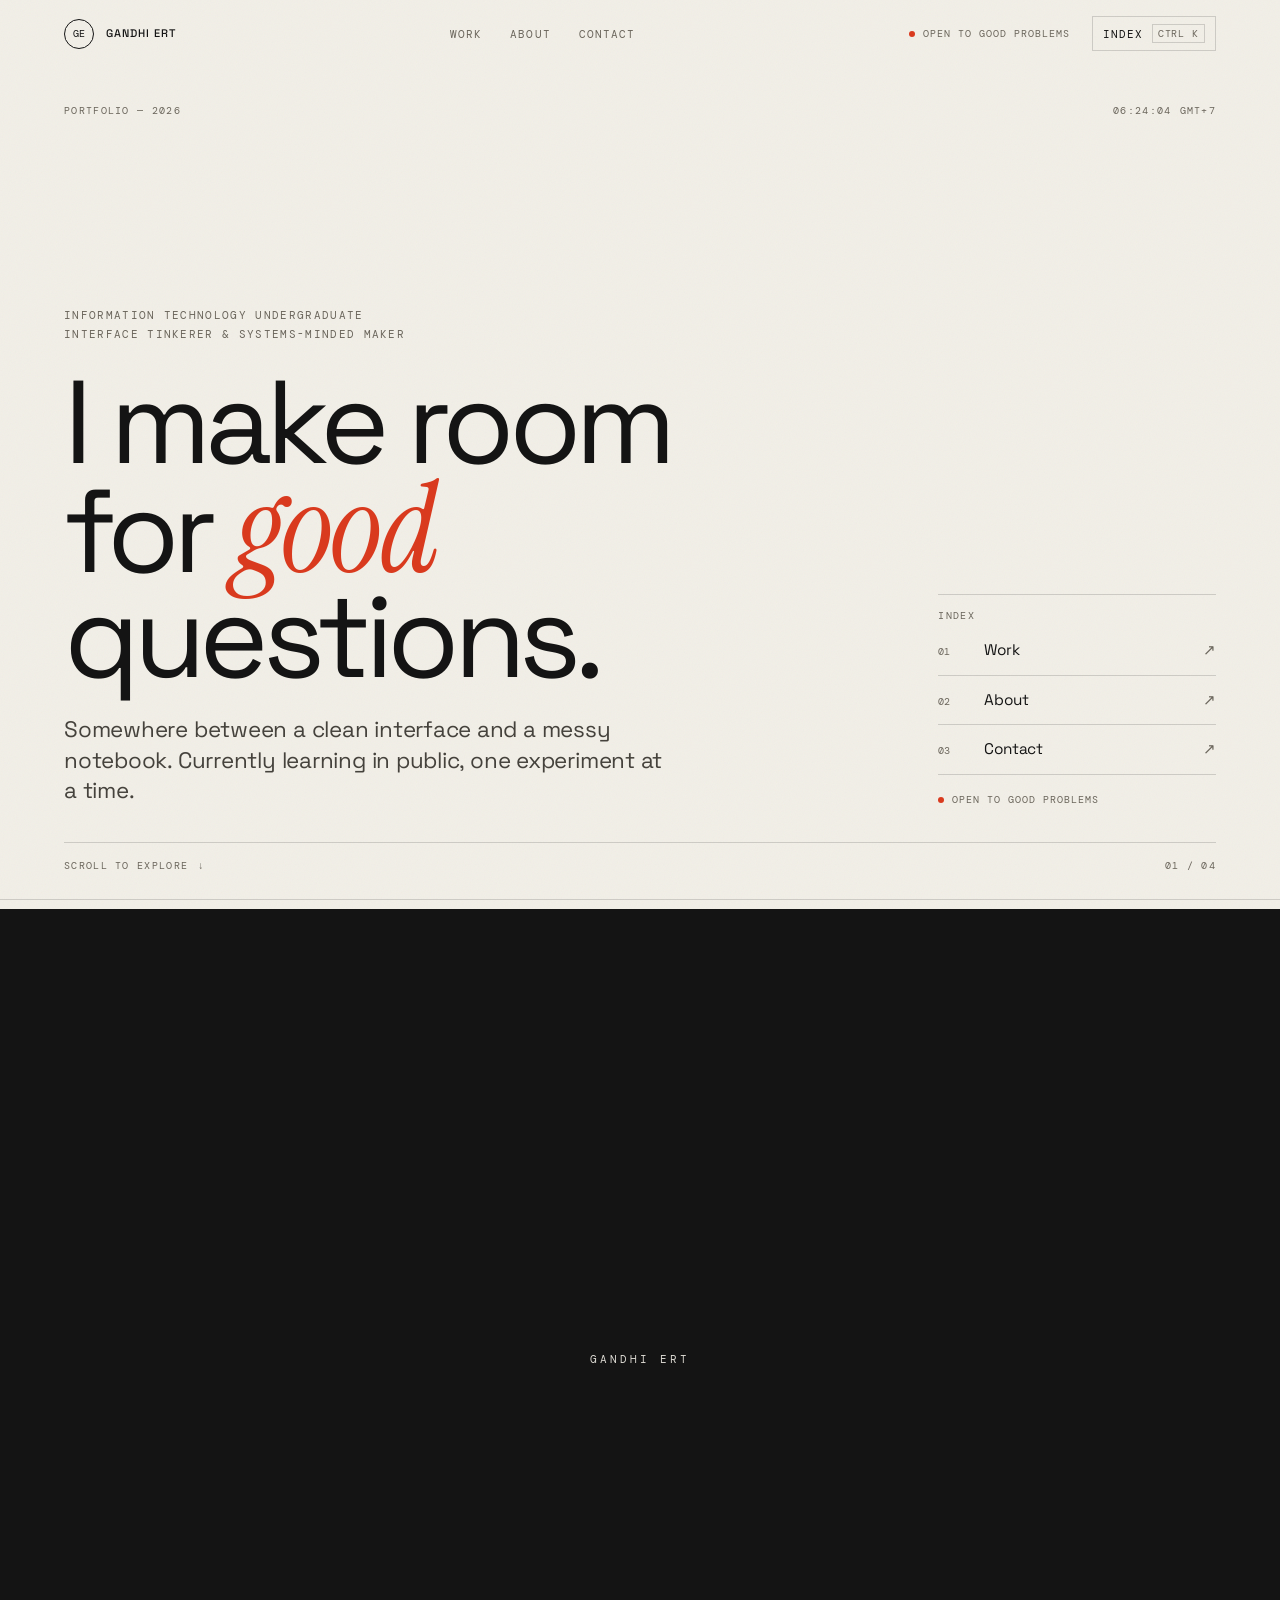
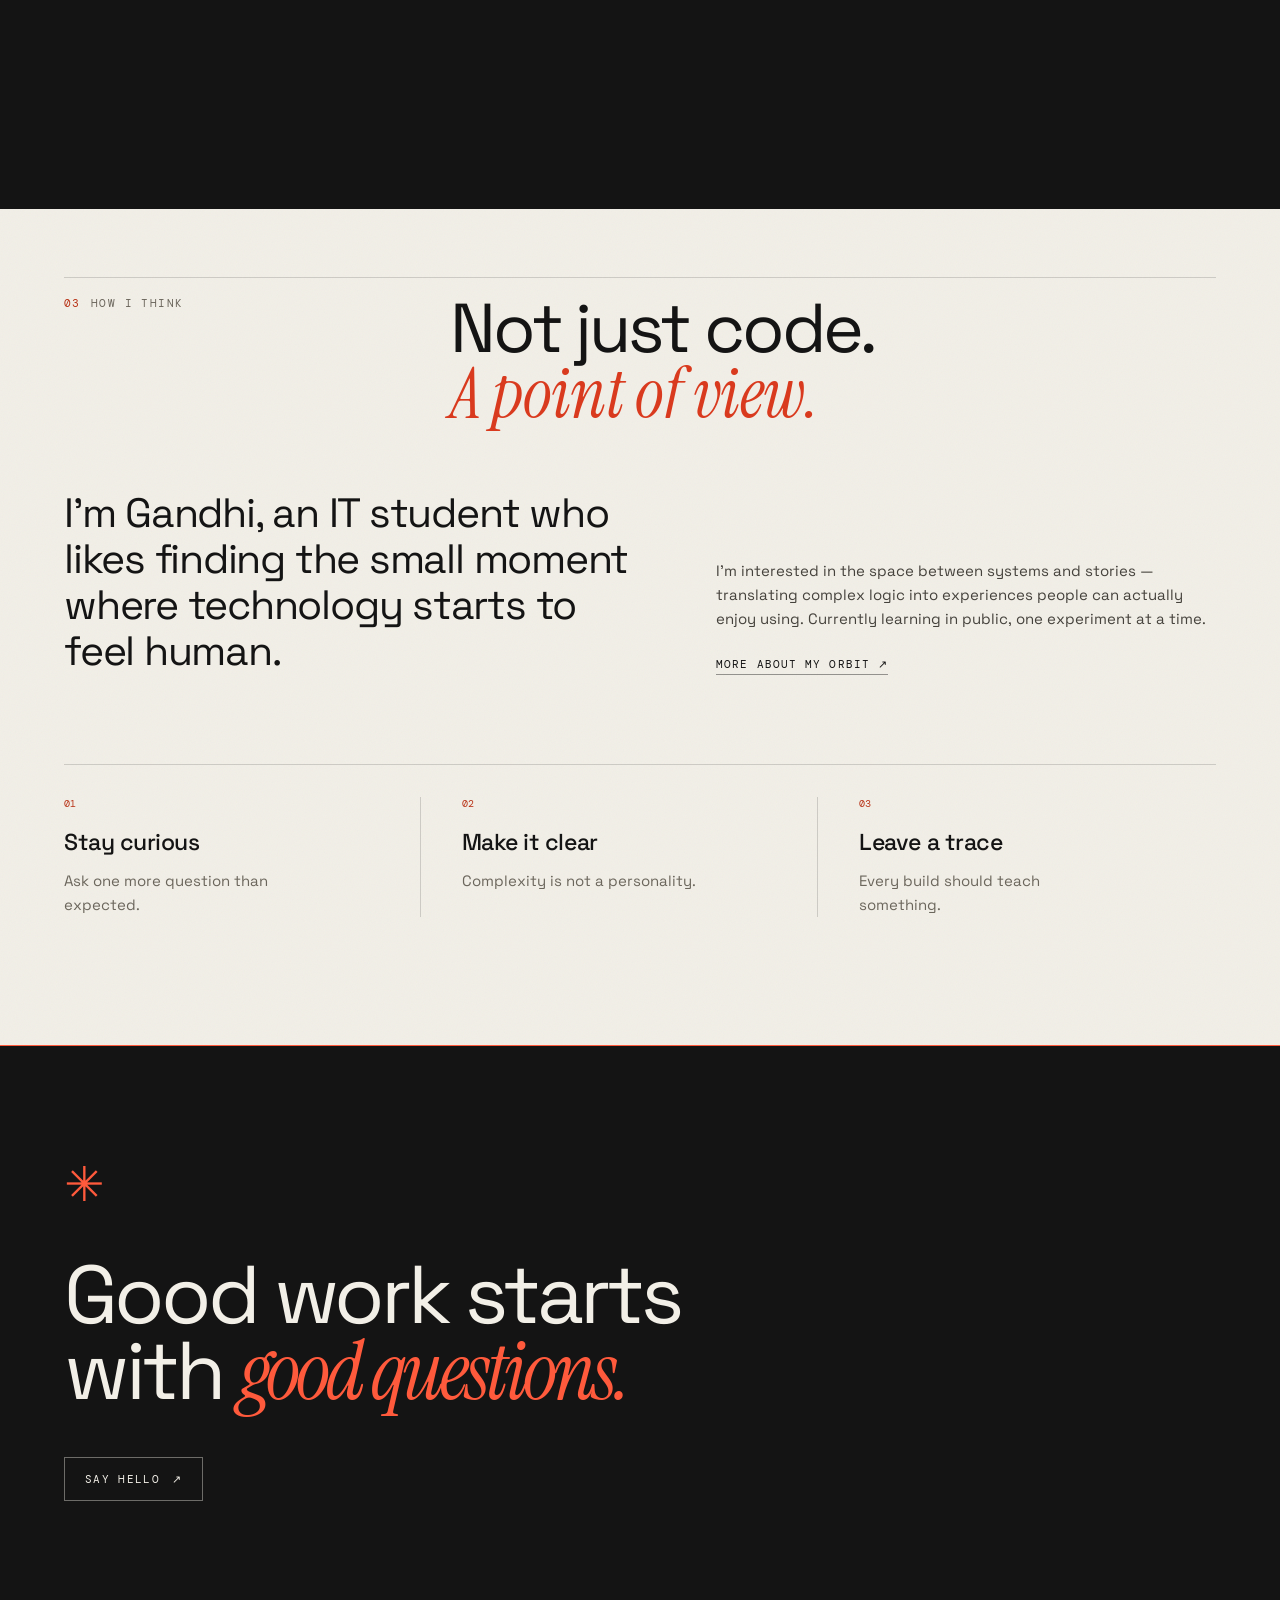
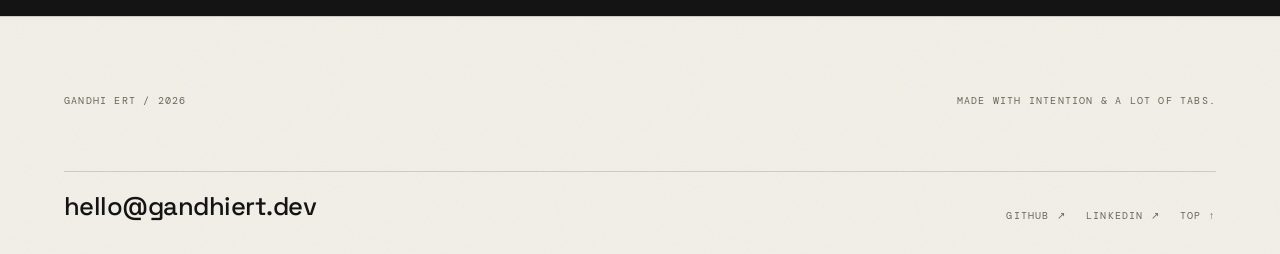
==== index.html @ 79922b6a "Build portfolio site: pages, design system, palette, SEO, 404" ====
<!doctype html>
<html lang="en">
<head>
  <meta charset="utf-8">
  <meta name="viewport" content="width=device-width, initial-scale=1">
  <meta name="theme-color" content="#f2efe7">
  <meta name="description" content="Gandhi Ert — Information Technology undergraduate, interface tinkerer, and systems-minded maker.">
  <link rel="canonical" href="https://gandhiert.dev/">
  <meta property="og:type" content="website">
  <meta property="og:site_name" content="Gandhi Ert">
  <meta property="og:title" content="Gandhi Ert — Information Technology undergraduate &amp; maker">
  <meta property="og:description" content="Gandhi Ert — Information Technology undergraduate, interface tinkerer, and systems-minded maker.">
  <meta property="og:url" content="https://gandhiert.dev/">
  <meta name="twitter:card" content="summary">
  <meta name="twitter:title" content="Gandhi Ert — Information Technology undergraduate &amp; maker">
  <meta name="twitter:description" content="Gandhi Ert — Information Technology undergraduate, interface tinkerer, and systems-minded maker.">
  <title>Gandhi Ert — Information Technology undergraduate &amp; maker</title>
  <link rel="icon" href="data:image/svg+xml,%3Csvg xmlns='http://www.w3.org/2000/svg' viewBox='0 0 32 32'%3E%3Crect width='32' height='32' fill='%23f2efe7'/%3E%3Ccircle cx='16' cy='16' r='7' fill='%23d93a1e'/%3E%3C/svg%3E">
  <link rel="preconnect" href="https://fonts.googleapis.com">
  <link rel="preconnect" href="https://fonts.gstatic.com" crossorigin>
  <link rel="stylesheet" href="https://fonts.googleapis.com/css2?family=DM+Mono:wght@400;500&family=Instrument+Serif:ital@0;1&family=Space+Grotesk:wght@400;500;600&display=swap">
  <link rel="stylesheet" href="styles.css">
  <script defer src="script.js"></script>
</head>
<body>
  <a class="skip" href="#main">Skip to content</a>

  <div class="veil" aria-hidden="true"><span class="veil-mark">Gandhi Ert</span></div>
  <div class="cursor-ring" aria-hidden="true"></div>

  <header class="site-head" data-head>
    <a class="mark" href="index.html" aria-label="Gandhi Ert — home">
      <span class="mark-glyph" aria-hidden="true">GE</span>
      <span class="mark-name">Gandhi Ert</span>
    </a>

    <nav class="head-nav" aria-label="Primary">
      <a href="work.html">Work</a>
      <a href="about.html">About</a>
      <a href="contact.html">Contact</a>
    </nav>

    <div class="head-tools">
      <span class="head-status"><i aria-hidden="true"></i>Open to good problems</span>
      <button class="index-btn" type="button" data-open-palette aria-haspopup="dialog" aria-controls="palette" aria-label="Open the site index">
        <span>Index</span><kbd data-kbd>Ctrl K</kbd>
      </button>
    </div>
  </header>

  <main id="main" tabindex="-1">
    <section class="hero">
      <div class="hero-meta">
        <span>Portfolio — 2026</span>
        <span class="hero-clock"><time data-clock>--:--:--</time><span>GMT+7</span></span>
      </div>

      <div class="hero-grid">
        <div class="hero-copy">
          <p class="eyebrow">Information technology undergraduate<br>Interface tinkerer &amp; systems-minded maker</p>
          <h1>I make room<br>for <em>good</em><br>questions.</h1>
          <p class="hero-lede">Somewhere between a clean interface and a messy notebook. Currently learning in public, one experiment at a time.</p>
        </div>

        <aside class="hero-index" aria-label="Site index">
          <p class="index-label">Index</p>
          <a class="index-row" href="work.html">
            <span class="index-num">01</span>
            <span class="index-name">Work</span>
            <span class="index-arrow" aria-hidden="true">↗</span>
          </a>
          <a class="index-row" href="about.html">
            <span class="index-num">02</span>
            <span class="index-name">About</span>
            <span class="index-arrow" aria-hidden="true">↗</span>
          </a>
          <a class="index-row" href="contact.html">
            <span class="index-num">03</span>
            <span class="index-name">Contact</span>
            <span class="index-arrow" aria-hidden="true">↗</span>
          </a>
          <p class="hero-note"><i aria-hidden="true"></i>Open to good problems</p>
        </aside>
      </div>

      <div class="hero-foot">
        <a class="scroll-cue" href="#work">Scroll to explore <span aria-hidden="true">↓</span></a>
        <span class="hero-count">01 / 04</span>
      </div>
    </section>

    <section class="section work" id="work">
      <div class="section-head" data-reveal>
        <p class="section-label"><span>02</span>Selected experiments</p>
        <h2>Things I've made<br>while <em>figuring things out.</em></h2>
      </div>

      <div class="work-list" data-work-list data-reveal>
        <a class="work-row" href="project-lumen.html" data-preview="lumen" aria-label="Lumen — Product design, 2025">
          <span class="work-num">01</span>
          <span class="work-main">
            <span class="work-title">Lumen</span>
            <span class="work-desc">A calmer way to understand your screen time.</span>
          </span>
          <span class="work-tag">Product design</span>
          <span class="work-year">2025</span>
          <span class="work-arrow" aria-hidden="true">↗</span>
        </a>

        <a class="work-row" href="project-kite.html" data-preview="kite" aria-label="Kite weather — Web experiment, 2024">
          <span class="work-num">02</span>
          <span class="work-main">
            <span class="work-title">Kite weather</span>
            <span class="work-desc">Weather data, with a little more feeling.</span>
          </span>
          <span class="work-tag">Web experiment</span>
          <span class="work-year">2024</span>
          <span class="work-arrow" aria-hidden="true">↗</span>
        </a>

        <a class="work-row" href="project-archive.html" data-preview="archive" aria-label="Small archives — Data story, 2024">
          <span class="work-num">03</span>
          <span class="work-main">
            <span class="work-title">Small archives</span>
            <span class="work-desc">An index for the things worth remembering.</span>
          </span>
          <span class="work-tag">Data story</span>
          <span class="work-year">2024</span>
          <span class="work-arrow" aria-hidden="true">↗</span>
        </a>
      </div>

      <div class="work-foot" data-reveal>
        <span>03 experiments / 2024—2025</span>
        <a class="text-link" href="work.html">Full field notes <span aria-hidden="true">↗</span></a>
      </div>
    </section>

    <section class="section thinking" id="process">
      <div class="section-head" data-reveal>
        <p class="section-label"><span>03</span>How I think</p>
        <h2>Not just code.<br><em>A point of view.</em></h2>
      </div>

      <div class="thinking-grid" data-reveal>
        <p class="thinking-lede">I'm Gandhi, an IT student who likes finding the small moment where technology starts to feel human.</p>
        <div class="thinking-copy">
          <p>I'm interested in the space between systems and stories — translating complex logic into experiences people can actually enjoy using. Currently learning in public, one experiment at a time.</p>
          <a class="text-link" href="about.html">More about my orbit <span aria-hidden="true">↗</span></a>
        </div>
      </div>

      <div class="principles" data-reveal>
        <article>
          <span class="principle-num">01</span>
          <h3>Stay curious</h3>
          <p>Ask one more question than expected.</p>
        </article>
        <article>
          <span class="principle-num">02</span>
          <h3>Make it clear</h3>
          <p>Complexity is not a personality.</p>
        </article>
        <article>
          <span class="principle-num">03</span>
          <h3>Leave a trace</h3>
          <p>Every build should teach something.</p>
        </article>
      </div>
    </section>

    <section class="statement" data-reveal>
      <span class="statement-mark" aria-hidden="true">✳</span>
      <p>Good work starts<br>with <em>good questions.</em></p>
      <a class="btn" href="contact.html">Say hello <span aria-hidden="true">↗</span></a>
    </section>
  </main>

  <footer class="site-foot">
    <div class="foot-top">
      <span>Gandhi Ert / 2026</span>
      <span>Made with intention &amp; a lot of tabs.</span>
    </div>
    <div class="foot-bottom">
      <a class="foot-mail" href="mailto:hello@gandhiert.dev">hello@gandhiert.dev</a>
      <div class="foot-links">
        <a href="https://github.com/" target="_blank" rel="noreferrer">GitHub ↗</a>
        <a href="https://www.linkedin.com/" target="_blank" rel="noreferrer">LinkedIn ↗</a>
        <a href="#main">Top ↑</a>
      </div>
    </div>
  </footer>

  <div class="cursor-preview" aria-hidden="true">
    <figure class="preview-card preview-lumen" data-preview-card="lumen">
      <span class="pv-visual"><span class="pv-sun"></span></span>
      <figcaption><span>01 / Lumen</span><span>Product design</span></figcaption>
    </figure>
    <figure class="preview-card preview-kite" data-preview-card="kite">
      <span class="pv-visual"><span class="pv-diamond"></span><span class="pv-temp">24.8°</span></span>
      <figcaption><span>02 / Kite weather</span><span>Web experiment</span></figcaption>
    </figure>
    <figure class="preview-card preview-archive" data-preview-card="archive">
      <span class="pv-visual"><span class="pv-count">127</span><span class="pv-lines"></span></span>
      <figcaption><span>03 / Small archives</span><span>Data story</span></figcaption>
    </figure>
  </div>

  <dialog class="palette" id="palette" aria-label="Site index">
    <div class="palette-inner">
      <div class="palette-head">
        <span class="palette-label">Index</span>
        <input class="palette-input" type="search" placeholder="Jump to a page or experiment…" aria-label="Search pages and projects" autocomplete="off" spellcheck="false">
        <kbd>Esc</kbd>
      </div>
      <ul class="palette-list" aria-label="Results"></ul>
      <div class="palette-foot">
        <span>↑↓ navigate</span>
        <span>↵ open</span>
        <span>esc close</span>
      </div>
    </div>
  </dialog>
</body>
</html>
---- styles.css ----
/* =========================================================
   TOKENS
   ========================================================= */
:root {
  --paper: #f2efe7;
  --paper-2: #e8e3d7;
  --ink: #141414;
  --ink-soft: #45423c;
  --muted: #6b665c;
  --line: rgba(20, 20, 20, 0.16);
  --line-strong: rgba(20, 20, 20, 0.42);
  --accent: #d93a1e;
  --accent-ink: #b83317;
  --accent-bright: #ff5a3c;

  --serif: 'Instrument Serif', Georgia, serif;
  --sans: 'Space Grotesk', system-ui, -apple-system, sans-serif;
  --mono: 'DM Mono', ui-monospace, 'SFMono-Regular', monospace;

  --fs-micro: clamp(10px, 0.72vw, 12px);
  --fs-label: clamp(11px, 0.8vw, 13px);
  --fs-body: clamp(15px, 1.05vw, 17px);
  --fs-lede: clamp(20px, 1.75vw, 28px);
  --fs-h3: clamp(20px, 1.8vw, 28px);
  --fs-h2: clamp(38px, 5.4vw, 82px);
  --fs-h1: clamp(46px, 7.4vw, 112px);
  --fs-hero: clamp(54px, min(9.2vw, 13.5svh), 148px);

  --pad-x: clamp(20px, 5vw, 76px);
  --gap: clamp(20px, 3.2vw, 52px);
  --head-h: 68px;
  --sec-y: clamp(72px, 10vw, 140px);

  --ease-out: cubic-bezier(0.2, 0.8, 0.2, 1);
  --ease-sheet: cubic-bezier(0.76, 0, 0.24, 1);
}

/* =========================================================
   BASE
   ========================================================= */
*,
*::before,
*::after { box-sizing: border-box; }

html {
  scroll-behavior: smooth;
  scroll-padding-top: calc(var(--head-h) + 20px);
  -webkit-text-size-adjust: 100%;
}

body {
  margin: 0;
  background-color: var(--paper);
  background-image: url("data:image/svg+xml,%3Csvg viewBox='0 0 180 180' xmlns='http://www.w3.org/2000/svg'%3E%3Cfilter id='n'%3E%3CfeTurbulence type='fractalNoise' baseFrequency='.85' numOctaves='2' stitchTiles='stitch'/%3E%3C/filter%3E%3Crect width='100%25' height='100%25' filter='url(%23n)' opacity='.055'/%3E%3C/svg%3E");
  background-size: 180px 180px;
  color: var(--ink);
  font-family: var(--sans);
  font-size: var(--fs-body);
  line-height: 1.6;
  overflow-x: hidden;
  -webkit-font-smoothing: antialiased;
  text-rendering: optimizeLegibility;
}

html.palette-open,
body.palette-open { overflow: hidden; }

::selection {
  background: var(--accent);
  color: var(--paper);
}

a {
  color: inherit;
  text-decoration: none;
}

button {
  font: inherit;
  color: inherit;
}

img { max-width: 100%; display: block; }

:focus-visible {
  outline: 2px solid var(--accent);
  outline-offset: 3px;
}

.skip {
  position: fixed;
  top: 14px;
  left: 14px;
  z-index: 200;
  padding: 10px 14px;
  background: var(--ink);
  color: var(--paper);
  font: var(--fs-label) var(--mono);
  text-transform: uppercase;
  letter-spacing: 0.12em;
  transform: translateY(-160%);
  transition: transform 0.2s var(--ease-out);
}

.skip:focus { transform: translateY(0); }

/* =========================================================
   VEIL + CURSOR RING
   ========================================================= */
.veil {
  position: fixed;
  inset: 0;
  z-index: 120;
  display: grid;
  place-items: center;
  background: var(--ink);
  color: var(--paper);
  transform: translateY(101%);
  transition: transform 0.52s var(--ease-sheet);
  pointer-events: none;
}

.veil-mark {
  font: var(--fs-label) var(--mono);
  text-transform: uppercase;
  letter-spacing: 0.28em;
  opacity: 0.9;
}

html.is-leaving .veil {
  transform: translateY(0);
  pointer-events: auto;
}

.cursor-ring {
  position: fixed;
  top: 0;
  left: 0;
  width: 30px;
  height: 30px;
  border: 1px solid rgba(20, 20, 20, 0.34);
  border-radius: 50%;
  pointer-events: none;
  z-index: 80;
  opacity: 0;
  transform: translate3d(var(--cx, 0), var(--cy, 0), 0) translate(-50%, -50%);
  transition: width 0.25s var(--ease-out), height 0.25s var(--ease-out),
    border-color 0.25s ease, background 0.25s ease, opacity 0.3s ease;
  will-change: transform;
}

.cursor-ring.is-ready { opacity: 1; }

.cursor-ring.is-active {
  width: 54px;
  height: 54px;
  border-color: var(--accent);
  background: rgba(217, 58, 30, 0.06);
}

@media (pointer: coarse), (prefers-reduced-motion: reduce) {
  .cursor-ring { display: none; }
}

/* =========================================================
   HEADER
   ========================================================= */
.site-head {
  position: fixed;
  inset: 0 0 auto;
  z-index: 50;
  height: var(--head-h);
  display: flex;
  align-items: center;
  justify-content: space-between;
  gap: 24px;
  padding: 0 var(--pad-x);
  border-bottom: 1px solid transparent;
  transition: background 0.3s ease, border-color 0.3s ease;
}

.site-head.is-scrolled {
  background: rgba(242, 239, 231, 0.9);
  background: color-mix(in srgb, var(--paper) 92%, transparent);
  border-color: var(--line);
  -webkit-backdrop-filter: blur(10px);
  backdrop-filter: blur(10px);
}

.mark {
  display: inline-flex;
  align-items: center;
  gap: 12px;
  font: 500 var(--fs-label) / 1 var(--sans);
  text-transform: uppercase;
  letter-spacing: 0.09em;
  white-space: nowrap;
}

.mark-glyph {
  width: 30px;
  height: 30px;
  border: 1px solid var(--ink);
  border-radius: 50%;
  display: grid;
  place-items: center;
  font: var(--fs-micro) var(--mono);
  letter-spacing: 0.02em;
  transition: background 0.2s ease, color 0.2s ease;
}

.mark:hover .mark-glyph {
  background: var(--ink);
  color: var(--paper);
}

.head-nav {
  display: flex;
  gap: clamp(16px, 2.2vw, 32px);
  font: var(--fs-label) var(--mono);
  text-transform: uppercase;
  letter-spacing: 0.1em;
}

.head-nav a {
  position: relative;
  color: var(--muted);
  transition: color 0.2s ease;
}

.head-nav a::after {
  content: '';
  position: absolute;
  left: 0;
  bottom: -4px;
  width: 100%;
  height: 1px;
  background: var(--accent);
  transform: scaleX(0);
  transform-origin: left;
  transition: transform 0.28s var(--ease-out);
}

.head-nav a:hover,
.head-nav a[aria-current='page'] { color: var(--ink); }

.head-nav a:hover::after,
.head-nav a[aria-current='page']::after { transform: scaleX(1); }

.head-tools {
  display: flex;
  align-items: center;
  gap: clamp(12px, 1.8vw, 22px);
}

.head-status {
  display: flex;
  align-items: center;
  gap: 8px;
  font: var(--fs-micro) var(--mono);
  text-transform: uppercase;
  letter-spacing: 0.1em;
  color: var(--muted);
  white-space: nowrap;
}

.head-status i,
.hero-note i {
  width: 6px;
  height: 6px;
  border-radius: 50%;
  background: var(--accent);
  animation: pulse 2.4s ease-in-out infinite;
}

.index-btn {
  display: inline-flex;
  align-items: center;
  gap: 9px;
  padding: 7px 10px;
  border: 1px solid var(--line);
  background: transparent;
  font: var(--fs-label) var(--mono);
  text-transform: uppercase;
  letter-spacing: 0.08em;
  cursor: pointer;
  transition: background 0.2s ease, color 0.2s ease, border-color 0.2s ease;
}

.index-btn kbd {
  padding: 2px 5px;
  border: 1px solid var(--line);
  font: var(--fs-micro) var(--mono);
  color: var(--muted);
  transition: border-color 0.2s ease, color 0.2s ease;
}

.index-btn:hover {
  background: var(--ink);
  border-color: var(--ink);
  color: var(--paper);
}

.index-btn:hover kbd {
  border-color: rgba(242, 239, 231, 0.35);
  color: var(--paper);
}

/* =========================================================
   MAIN / HERO
   ========================================================= */
main { padding-top: var(--head-h); }

.hero {
  min-height: calc(100vh - var(--head-h));
  min-height: calc(100svh - var(--head-h));
  padding: clamp(20px, 4svh, 44px) var(--pad-x) clamp(18px, 3svh, 34px);
  display: flex;
  flex-direction: column;
  border-bottom: 1px solid var(--line);
  position: relative;
}

.hero-meta {
  display: flex;
  justify-content: space-between;
  gap: 20px;
  font: var(--fs-micro) var(--mono);
  text-transform: uppercase;
  letter-spacing: 0.13em;
  color: var(--muted);
}

.hero-clock {
  display: inline-flex;
  align-items: center;
  gap: 8px;
  font-variant-numeric: tabular-nums;
}

.hero-grid {
  flex: 1;
  display: grid;
  grid-template-columns: minmax(0, 1.5fr) minmax(220px, 0.5fr);
  gap: var(--gap);
  align-items: end;
  padding: clamp(28px, 6svh, 64px) 0 clamp(20px, 4svh, 44px);
}

.hero-copy { max-width: 1040px; }

.eyebrow {
  margin: 0 0 clamp(16px, 2.4vw, 28px);
  font: var(--fs-label) var(--mono);
  text-transform: uppercase;
  letter-spacing: 0.12em;
  line-height: 1.7;
  color: var(--muted);
}

.hero h1 {
  margin: 0;
  font-size: var(--fs-hero);
  font-weight: 400;
  line-height: 0.88;
  letter-spacing: -0.055em;
}

.hero h1 em {
  font-family: var(--serif);
  font-style: italic;
  font-size: 1.06em;
  font-weight: 400;
  letter-spacing: -0.02em;
  color: var(--accent);
}

.hero-lede {
  max-width: 44ch;
  margin: clamp(20px, 3svh, 36px) 0 0;
  font-size: var(--fs-lede);
  line-height: 1.35;
  letter-spacing: -0.01em;
  color: var(--ink-soft);
}

.hero-index {
  min-width: 0;
  border-top: 1px solid var(--line);
  padding-top: 14px;
}

.index-label {
  margin: 0 0 4px;
  font: var(--fs-micro) var(--mono);
  text-transform: uppercase;
  letter-spacing: 0.14em;
  color: var(--muted);
}

.index-row {
  display: grid;
  grid-template-columns: 34px 1fr auto;
  align-items: baseline;
  gap: 12px;
  padding: 12px 0;
  border-bottom: 1px solid var(--line);
  font-size: clamp(15px, 1.2vw, 18px);
  letter-spacing: -0.01em;
  transition: padding-left 0.28s var(--ease-out);
}

.index-num {
  font: var(--fs-micro) var(--mono);
  color: var(--muted);
}

.index-arrow {
  font-family: var(--mono);
  color: var(--muted);
  transition: transform 0.28s var(--ease-out), color 0.2s ease;
}

.index-row:hover { padding-left: 6px; }

.index-row:hover .index-arrow {
  transform: translate(2px, -2px);
  color: var(--accent-ink);
}

.hero-note {
  display: flex;
  align-items: center;
  gap: 8px;
  margin: 18px 0 0;
  font: var(--fs-micro) var(--mono);
  text-transform: uppercase;
  letter-spacing: 0.1em;
  color: var(--muted);
}

.hero-foot {
  display: flex;
  justify-content: space-between;
  align-items: center;
  gap: 20px;
  padding-top: 16px;
  border-top: 1px solid var(--line);
  font: var(--fs-micro) var(--mono);
  text-transform: uppercase;
  letter-spacing: 0.13em;
  color: var(--muted);
}

.scroll-cue {
  display: inline-flex;
  align-items: center;
  gap: 10px;
}

.scroll-cue span {
  display: inline-block;
  animation: bob 2.4s ease-in-out infinite;
}

.hero-count { white-space: nowrap; }

/* =========================================================
   SECTIONS
   ========================================================= */
.section {
  padding: var(--sec-y) var(--pad-x);
}

.section-head {
  display: grid;
  grid-template-columns: minmax(0, 0.9fr) minmax(0, 2fr);
  gap: var(--gap);
  border-top: 1px solid var(--line);
  padding-top: 18px;
  margin-bottom: clamp(36px, 5vw, 72px);
}

.section-label {
  margin: 0;
  font: var(--fs-label) var(--mono);
  text-transform: uppercase;
  letter-spacing: 0.13em;
  color: var(--muted);
}

.section-label span {
  margin-right: 10px;
  color: var(--accent-ink);
}

.section-head h2 {
  margin: 0;
  font-size: var(--fs-h2);
  font-weight: 400;
  line-height: 0.94;
  letter-spacing: -0.045em;
}

.section-head h2 em {
  font-family: var(--serif);
  font-style: italic;
  font-weight: 400;
  letter-spacing: -0.01em;
  color: var(--accent);
}

/* =========================================================
   WORK INDEX
   ========================================================= */
.work-list { border-bottom: 1px solid var(--line); }

.work-row {
  display: grid;
  grid-template-columns: 44px minmax(0, 1fr) auto auto 34px;
  gap: clamp(12px, 2vw, 28px);
  align-items: center;
  padding: clamp(18px, 2.4vw, 30px) 0;
  border-top: 1px solid var(--line);
  transition: background 0.25s ease, color 0.25s ease, padding 0.3s var(--ease-out);
}

.work-num {
  align-self: start;
  padding-top: 6px;
  font: var(--fs-micro) var(--mono);
  color: var(--accent-ink);
}

.work-main { min-width: 0; }

.work-title {
  display: block;
  font-size: var(--fs-h3);
  font-weight: 500;
  line-height: 1.1;
  letter-spacing: -0.03em;
}

.work-desc {
  display: block;
  max-width: 52ch;
  margin-top: 6px;
  font-size: var(--fs-body);
  line-height: 1.45;
  color: var(--muted);
  transition: color 0.25s ease;
}

.work-tag,
.work-year {
  font: var(--fs-micro) var(--mono);
  text-transform: uppercase;
  letter-spacing: 0.1em;
  color: var(--muted);
  white-space: nowrap;
  transition: color 0.25s ease;
}

.work-arrow {
  justify-self: end;
  font-family: var(--mono);
  font-size: 18px;
  color: var(--muted);
  transition: transform 0.28s var(--ease-out), color 0.2s ease;
}

@media (hover: hover) {
  .work-row:hover {
    background: var(--ink);
    color: var(--paper);
    padding-left: clamp(12px, 2vw, 22px);
    padding-right: clamp(12px, 2vw, 22px);
  }

  .work-row:hover .work-desc,
  .work-row:hover .work-tag,
  .work-row:hover .work-year { color: rgba(242, 239, 231, 0.66); }

  .work-row:hover .work-num { color: var(--accent-bright); }

  .work-row:hover .work-arrow {
    color: var(--accent-bright);
    transform: translate(3px, -3px);
  }
}

.work-foot {
  display: flex;
  justify-content: space-between;
  align-items: center;
  gap: 20px;
  padding-top: 18px;
  font: var(--fs-micro) var(--mono);
  text-transform: uppercase;
  letter-spacing: 0.12em;
  color: var(--muted);
}

.text-link {
  display: inline-flex;
  align-items: center;
  gap: 8px;
  padding-bottom: 3px;
  border-bottom: 1px solid var(--line-strong);
  font: var(--fs-label) var(--mono);
  text-transform: uppercase;
  letter-spacing: 0.1em;
  transition: border-color 0.2s ease, color 0.2s ease;
}

.text-link span { transition: transform 0.28s var(--ease-out); }

.text-link:hover {
  border-color: var(--accent-ink);
  color: var(--accent-ink);
}

.text-link:hover span { transform: translate(2px, -2px); }

/* =========================================================
   THINKING
   ========================================================= */
.thinking-grid {
  display: grid;
  grid-template-columns: minmax(0, 1.1fr) minmax(0, 0.9fr);
  gap: var(--gap);
  margin-bottom: clamp(48px, 7vw, 96px);
}

.thinking-lede {
  max-width: 22ch;
  margin: 0;
  font-size: clamp(26px, 3.2vw, 48px);
  line-height: 1.12;
  letter-spacing: -0.03em;
}

.thinking-copy {
  max-width: 52ch;
  align-self: end;
}

.thinking-copy p {
  margin: 0 0 20px;
  color: var(--ink-soft);
}

.principles {
  display: grid;
  grid-template-columns: repeat(3, 1fr);
  gap: var(--gap);
  border-top: 1px solid var(--line);
  padding-top: clamp(20px, 3vw, 32px);
}

.principles article {
  border-right: 1px solid var(--line);
  padding-right: var(--gap);
}

.principles article:last-child {
  border-right: 0;
  padding-right: 0;
}

.principle-num {
  display: block;
  margin-bottom: 14px;
  font: var(--fs-micro) var(--mono);
  color: var(--accent-ink);
}

.principles h3 {
  margin: 0 0 8px;
  font-size: var(--fs-h3);
  font-weight: 500;
  letter-spacing: -0.02em;
}

.principles p {
  max-width: 26ch;
  margin: 0;
  color: var(--muted);
  font-size: var(--fs-body);
}

/* =========================================================
   STATEMENT
   ========================================================= */
.statement {
  display: flex;
  flex-direction: column;
  align-items: flex-start;
  gap: clamp(28px, 4vw, 48px);
  padding: clamp(64px, 9vw, 120px) var(--pad-x);
  background: var(--ink);
  color: var(--paper);
  border-top: 1px solid var(--accent-bright);
  position: relative;
  overflow: hidden;
}

.statement-mark {
  font-size: clamp(28px, 4vw, 48px);
  line-height: 1;
  color: var(--accent-bright);
}

.statement p {
  margin: 0;
  font-size: clamp(34px, 6.4vw, 100px);
  font-weight: 400;
  line-height: 0.92;
  letter-spacing: -0.05em;
}

.statement p em {
  font-family: var(--serif);
  font-style: italic;
  color: var(--accent-bright);
}

.btn {
  display: inline-flex;
  align-items: center;
  gap: 12px;
  padding: 14px 20px;
  border: 1px solid rgba(242, 239, 231, 0.4);
  font: var(--fs-label) var(--mono);
  text-transform: uppercase;
  letter-spacing: 0.12em;
  white-space: nowrap;
  transition: background 0.25s ease, color 0.25s ease, border-color 0.25s ease;
}

.btn span { transition: transform 0.28s var(--ease-out); }

.btn:hover {
  background: var(--paper);
  border-color: var(--paper);
  color: var(--ink);
}

.btn:hover span { transform: translate(2px, -2px); }

.btn--ink {
  border-color: var(--line-strong);
  color: var(--ink);
}

.btn--ink:hover {
  background: var(--ink);
  border-color: var(--ink);
  color: var(--paper);
}

.notfound-actions {
  display: flex;
  flex-wrap: wrap;
  align-items: center;
  gap: clamp(18px, 3vw, 30px);
  padding-top: clamp(28px, 4vw, 48px);
}

/* =========================================================
   FOOTER
   ========================================================= */
.site-foot {
  padding: clamp(40px, 6vw, 80px) var(--pad-x) clamp(20px, 3vw, 32px);
  border-top: 1px solid var(--line);
}

.foot-top,
.foot-bottom {
  display: flex;
  justify-content: space-between;
  gap: 20px;
  font: var(--fs-micro) var(--mono);
  text-transform: uppercase;
  letter-spacing: 0.12em;
  color: var(--muted);
}

.foot-top { padding-bottom: clamp(32px, 5vw, 64px); }

.foot-bottom {
  align-items: flex-end;
  flex-wrap: wrap;
  padding-top: 18px;
  border-top: 1px solid var(--line);
}

.foot-mail {
  font: 500 clamp(18px, 2vw, 26px) var(--sans);
  letter-spacing: -0.02em;
  text-transform: none;
  color: var(--ink);
  transition: color 0.2s ease;
}

.foot-mail:hover { color: var(--accent); }

.foot-links {
  display: flex;
  gap: 20px;
}

.foot-links a:hover { color: var(--ink); }

/* =========================================================
   SUBPAGES
   ========================================================= */
.subpage {
  max-width: 1600px;
  margin: 0 auto;
  padding: calc(var(--head-h) + clamp(34px, 5.5vw, 76px)) var(--pad-x) clamp(64px, 9vw, 120px);
}

.page-head {
  padding-bottom: clamp(28px, 4vw, 56px);
  border-bottom: 1px solid var(--line);
}

.page-head h1 {
  margin: clamp(18px, 3vw, 32px) 0 0;
  font-size: var(--fs-h1);
  font-weight: 400;
  line-height: 0.9;
  letter-spacing: -0.055em;
}

.page-head h1 em {
  font-family: var(--serif);
  font-style: italic;
  color: var(--accent);
}

.page-lede {
  max-width: 56ch;
  margin: clamp(20px, 3vw, 36px) 0 0;
  font-size: var(--fs-lede);
  line-height: 1.35;
  color: var(--ink-soft);
}

/* =========================================================
   ABOUT
   ========================================================= */
.about-grid {
  display: grid;
  grid-template-columns: minmax(220px, 320px) minmax(0, 1fr);
  gap: clamp(32px, 6vw, 96px);
  padding-top: clamp(36px, 6vw, 72px);
}

.about-aside {
  align-self: start;
  position: sticky;
  top: calc(var(--head-h) + 32px);
}

.specimen {
  position: relative;
  display: grid;
  place-items: center;
  aspect-ratio: 4 / 5;
  margin: 0;
  border: 1px solid var(--ink);
  background: var(--paper-2);
  overflow: hidden;
}

.specimen::before,
.specimen::after {
  content: '';
  position: absolute;
  background: var(--line-strong);
}

.specimen::before {
  top: 0;
  bottom: 0;
  left: 50%;
  width: 1px;
}

.specimen::after {
  top: 50%;
  right: 0;
  left: 0;
  height: 1px;
}

.specimen-initials {
  position: relative;
  z-index: 1;
  padding: 0 12px;
  background: var(--paper-2);
  font-family: var(--serif);
  font-style: italic;
  font-size: clamp(56px, 7vw, 96px);
  letter-spacing: -0.04em;
  line-height: 1;
}

.specimen figcaption {
  position: absolute;
  bottom: 10px;
  left: 12px;
  font: var(--fs-micro) var(--mono);
  text-transform: uppercase;
  letter-spacing: 0.12em;
  color: var(--muted);
}

.meta-table {
  margin-top: 24px;
  border-top: 1px solid var(--line);
}

.meta-row {
  display: flex;
  justify-content: space-between;
  gap: 16px;
  padding: 10px 0;
  border-bottom: 1px solid var(--line);
  font: var(--fs-micro) var(--mono);
  text-transform: uppercase;
  letter-spacing: 0.08em;
}

.meta-row span:first-child { color: var(--muted); }

.meta-row span:last-child {
  text-align: right;
  color: var(--ink);
}

.about-copy {
  max-width: 62ch;
}

.about-copy .lede {
  margin: 0 0 clamp(24px, 3vw, 40px);
  font-size: clamp(24px, 2.6vw, 38px);
  line-height: 1.2;
  letter-spacing: -0.025em;
  color: var(--ink);
}

.about-copy p {
  margin: 0 0 20px;
  color: var(--ink-soft);
}

.about-copy .text-link { margin-top: 12px; }

/* =========================================================
   CONTACT
   ========================================================= */
.contact-grid {
  display: grid;
  grid-template-columns: minmax(0, 1.3fr) minmax(220px, 0.7fr);
  gap: var(--gap);
  align-items: start;
  padding-top: clamp(36px, 6vw, 72px);
}

.email-wrap {
  display: flex;
  flex-direction: column;
  align-items: flex-start;
  gap: 20px;
}

.email-link {
  display: inline-block;
  position: relative;
  font-size: clamp(26px, 4.6vw, 64px);
  font-weight: 500;
  line-height: 1.05;
  letter-spacing: -0.04em;
  overflow-wrap: anywhere;
}

.email-link::after {
  content: '';
  position: absolute;
  bottom: -4px;
  left: 0;
  width: 100%;
  height: 2px;
  background: var(--accent);
  transform: scaleX(0);
  transform-origin: left;
  transition: transform 0.35s var(--ease-out);
}

.email-link:hover::after { transform: scaleX(1); }

.copy-btn {
  padding: 9px 13px;
  border: 1px solid var(--line);
  background: transparent;
  font: var(--fs-label) var(--mono);
  text-transform: uppercase;
  letter-spacing: 0.1em;
  cursor: pointer;
  transition: background 0.2s ease, color 0.2s ease, border-color 0.2s ease;
}

.copy-btn:hover {
  background: var(--ink);
  border-color: var(--ink);
  color: var(--paper);
}

.contact-meta { border-top: 1px solid var(--line); }

/* =========================================================
   WORK PAGE
   ========================================================= */
.work-list--page { margin-top: clamp(28px, 4vw, 56px); }

/* The page-head rule already closes the list, so avoid a second rule + empty band. */
.work-list--page .work-row:first-child { border-top: 0; }

/* =========================================================
   PROJECT PAGES
   ========================================================= */
.project-meta {
  display: flex;
  flex-wrap: wrap;
  justify-content: space-between;
  gap: 20px;
  padding-bottom: 18px;
  border-bottom: 1px solid var(--line);
  font: var(--fs-micro) var(--mono);
  text-transform: uppercase;
  letter-spacing: 0.13em;
  color: var(--muted);
}

.back-link { transition: color 0.2s ease; }
.back-link:hover { color: var(--accent-ink); }

.project-head h1 {
  margin: clamp(24px, 4vw, 44px) 0 0;
  font-size: var(--fs-h1);
  font-weight: 400;
  line-height: 0.88;
  letter-spacing: -0.055em;
}

.project-head h1 em {
  font-family: var(--serif);
  font-style: italic;
  color: var(--accent);
}

.project-head h1 .dot { color: var(--accent); }

.project-lede {
  max-width: 52ch;
  margin: clamp(20px, 3vw, 32px) 0 0;
  font-size: var(--fs-lede);
  line-height: 1.35;
  color: var(--ink-soft);
}

.case-figure { margin: clamp(36px, 6vw, 72px) 0 0; }

.case-visual {
  position: relative;
  height: clamp(300px, 52vw, 560px);
  border: 1px solid var(--ink);
  background: var(--ink);
  overflow: hidden;
}

.case-figure figcaption {
  display: flex;
  justify-content: space-between;
  gap: 20px;
  padding-top: 10px;
  font: var(--fs-micro) var(--mono);
  text-transform: uppercase;
  letter-spacing: 0.12em;
  color: var(--muted);
}

.case-caption {
  position: absolute;
  top: clamp(16px, 3vw, 32px);
  left: clamp(16px, 3vw, 32px);
  font: var(--fs-micro) var(--mono);
  text-transform: uppercase;
  letter-spacing: 0.14em;
  color: rgba(242, 239, 231, 0.7);
}

/* Lumen */
.lumen-visual::before {
  content: '';
  position: absolute;
  inset: 0;
  background: repeating-linear-gradient(
    to bottom,
    transparent 0 49px,
    rgba(242, 239, 231, 0.12) 49px 50px
  );
}

.lumen-sun {
  position: absolute;
  bottom: -32%;
  left: 8%;
  width: clamp(200px, 34vw, 440px);
  aspect-ratio: 1;
  border-radius: 50%;
  background: var(--accent-bright);
}

.lumen-sun::after {
  content: '';
  position: absolute;
  inset: -18px;
  border: 1px solid rgba(242, 239, 231, 0.35);
  border-radius: 50%;
}

.lumen-readout {
  position: absolute;
  right: clamp(16px, 3vw, 32px);
  bottom: clamp(16px, 3vw, 32px);
  font: var(--fs-micro) var(--mono);
  letter-spacing: 0.12em;
  color: rgba(242, 239, 231, 0.7);
}

.lumen-scale {
  position: absolute;
  top: 20%;
  right: clamp(16px, 3vw, 32px);
  bottom: 36%;
  display: flex;
  flex-direction: column;
  align-items: flex-end;
  justify-content: space-between;
  font: var(--fs-micro) var(--mono);
  letter-spacing: 0.14em;
  color: rgba(242, 239, 231, 0.42);
}

.lumen-scale i {
  display: inline-flex;
  align-items: center;
  gap: 8px;
  font-style: normal;
}

.lumen-scale i::after {
  content: '';
  width: clamp(14px, 3vw, 38px);
  height: 1px;
  background: rgba(242, 239, 231, 0.26);
}

/* Kite */
.kite-visual::before {
  content: '';
  position: absolute;
  inset: 0;
  background-image: radial-gradient(rgba(242, 239, 231, 0.28) 1px, transparent 1px);
  background-size: 28px 28px;
  opacity: 0.35;
}

.kite-diamond {
  position: absolute;
  top: 50%;
  left: 18%;
  width: clamp(120px, 20vw, 240px);
  aspect-ratio: 1;
  border: 1px solid rgba(242, 239, 231, 0.8);
  transform: translateY(-50%) rotate(45deg);
}

.kite-diamond::after {
  content: '';
  position: absolute;
  inset: 14%;
  border: 1px solid rgba(242, 239, 231, 0.25);
}

.kite-spark {
  position: absolute;
  top: 26%;
  left: 44%;
  font-size: clamp(20px, 3vw, 40px);
  color: var(--accent-bright);
  line-height: 1;
}

.kite-readout {
  position: absolute;
  top: 50%;
  right: 12%;
  transform: translateY(-50%);
  font-family: var(--sans);
  font-size: clamp(48px, 9vw, 140px);
  font-weight: 400;
  line-height: 1;
  letter-spacing: -0.06em;
  color: var(--paper);
}

/* Archive */
.archive-visual {
  display: flex;
  align-items: center;
  justify-content: space-between;
  gap: 20px;
  padding: clamp(20px, 4vw, 56px);
}

.archive-count {
  position: relative;
  z-index: 1;
  font-size: clamp(90px, 20vw, 300px);
  font-weight: 400;
  line-height: 0.8;
  letter-spacing: -0.07em;
  color: var(--paper);
}

.archive-label {
  position: relative;
  z-index: 1;
  font: var(--fs-label) var(--mono);
  text-transform: uppercase;
  line-height: 1.9;
  letter-spacing: 0.16em;
  text-align: right;
  color: rgba(242, 239, 231, 0.7);
}

.archive-rules {
  position: absolute;
  right: 0;
  bottom: 0;
  left: 0;
  height: 46%;
  background: repeating-linear-gradient(
    to bottom,
    transparent 0 30px,
    rgba(242, 239, 231, 0.12) 30px 31px
  );
}

.case-grid {
  display: grid;
  grid-template-columns: 1fr 1fr;
  gap: var(--gap);
  margin-top: clamp(36px, 5vw, 64px);
  padding-top: clamp(20px, 3vw, 32px);
  border-top: 1px solid var(--line);
}

.case-label {
  margin: 0 0 14px;
  font: var(--fs-micro) var(--mono);
  text-transform: uppercase;
  letter-spacing: 0.13em;
  color: var(--accent-ink);
}

.case-block p:last-child {
  max-width: 34ch;
  margin: 0;
  font-size: clamp(20px, 2.2vw, 30px);
  line-height: 1.35;
  letter-spacing: -0.015em;
}

.next-project {
  display: flex;
  justify-content: space-between;
  align-items: flex-end;
  gap: 20px;
  margin-top: clamp(56px, 8vw, 110px);
  padding-top: clamp(20px, 3vw, 32px);
  border-top: 1px solid var(--line);
}

.next-project > span {
  font: var(--fs-micro) var(--mono);
  text-transform: uppercase;
  letter-spacing: 0.13em;
  color: var(--muted);
}

.next-project a {
  display: inline-flex;
  align-items: baseline;
  gap: 12px;
  font-size: clamp(28px, 4vw, 56px);
  line-height: 1;
  letter-spacing: -0.04em;
  transition: color 0.2s ease;
}

.next-project a span {
  font-family: var(--mono);
  font-size: 0.5em;
  color: var(--muted);
  transition: transform 0.28s var(--ease-out), color 0.2s ease;
}

.next-project a:hover { color: var(--accent); }

.next-project a:hover span {
  transform: translate(3px, -3px);
  color: var(--accent);
}

/* =========================================================
   CURSOR PREVIEW CARDS
   ========================================================= */
.cursor-preview {
  position: fixed;
  top: 0;
  left: 0;
  width: 0;
  height: 0;
  z-index: 70;
  pointer-events: none;
  opacity: 0;
  transition: opacity 0.2s ease;
  will-change: transform;
}

.cursor-preview.is-on { opacity: 1; }

.preview-card {
  position: absolute;
  top: 0;
  left: 0;
  width: 236px;
  margin: 0;
  padding: 10px;
  border: 1px solid var(--ink);
  background: var(--paper);
  opacity: 0;
  transform: translate(-50%, -50%) rotate(-2deg) scale(0.94);
  transition: opacity 0.25s ease, transform 0.35s var(--ease-out);
}

.preview-card.is-active {
  opacity: 1;
  transform: translate(-50%, -50%) rotate(-2deg) scale(1);
}

.pv-visual {
  position: relative;
  display: block;
  height: 186px;
  margin-bottom: 10px;
  background: var(--ink);
  overflow: hidden;
}

.preview-card figcaption {
  display: flex;
  justify-content: space-between;
  gap: 8px;
  font: var(--fs-micro) var(--mono);
  text-transform: uppercase;
  line-height: 1.4;
  letter-spacing: 0.08em;
  color: var(--muted);
}

.preview-card figcaption span:last-child { text-align: right; }

.preview-lumen .pv-sun {
  position: absolute;
  bottom: -58px;
  left: 18px;
  width: 150px;
  height: 150px;
  border-radius: 50%;
  background: var(--accent-bright);
}

.preview-lumen .pv-sun::after {
  content: '';
  position: absolute;
  inset: -12px;
  border: 1px solid rgba(242, 239, 231, 0.35);
  border-radius: 50%;
}

.preview-lumen .pv-visual::before {
  content: '';
  position: absolute;
  inset: 0;
  background: repeating-linear-gradient(
    to bottom,
    transparent 0 37px,
    rgba(242, 239, 231, 0.14) 37px 38px
  );
}

.preview-kite .pv-diamond {
  position: absolute;
  top: 50%;
  left: 32px;
  width: 84px;
  height: 84px;
  border: 1px solid rgba(242, 239, 231, 0.8);
  transform: translateY(-50%) rotate(45deg);
}

.preview-kite .pv-temp {
  position: absolute;
  top: 50%;
  right: 16px;
  transform: translateY(-50%);
  font-size: 40px;
  line-height: 1;
  letter-spacing: -0.06em;
  color: var(--paper);
}

.preview-kite .pv-visual::before {
  content: '';
  position: absolute;
  inset: 0;
  background-image: radial-gradient(rgba(242, 239, 231, 0.25) 1px, transparent 1px);
  background-size: 22px 22px;
  opacity: 0.4;
}

.preview-archive .pv-visual {
  display: flex;
  align-items: center;
  justify-content: space-between;
  padding: 14px;
}

.preview-archive .pv-count {
  font-size: 76px;
  font-weight: 400;
  line-height: 0.8;
  letter-spacing: -0.07em;
  color: var(--paper);
}

.preview-archive .pv-lines {
  width: 42%;
  height: 60%;
  background: repeating-linear-gradient(
    to bottom,
    transparent 0 12px,
    rgba(242, 239, 231, 0.25) 12px 13px
  );
}

@media (pointer: coarse) {
  .cursor-preview { display: none; }
}

/* =========================================================
   COMMAND PALETTE
   ========================================================= */
.palette {
  position: fixed;
  inset: 14vh auto auto 50%;
  width: min(560px, 92vw);
  max-height: 70vh;
  margin: 0;
  padding: 0;
  border: 1px solid var(--ink);
  background: var(--paper);
  color: var(--ink);
  overflow: hidden;
  transform: translateX(-50%);
  box-shadow: 0 30px 90px rgba(20, 20, 20, 0.22);
}

.palette::backdrop {
  background: rgba(20, 20, 20, 0.5);
  -webkit-backdrop-filter: blur(3px);
  backdrop-filter: blur(3px);
}

.palette[open] {
  animation: paletteIn 0.22s var(--ease-out);
}

.palette-inner {
  display: flex;
  flex-direction: column;
  max-height: 70vh;
}

.palette-head {
  display: flex;
  align-items: center;
  gap: 12px;
  padding: 14px 16px;
  border-bottom: 1px solid var(--line);
}

.palette-label {
  font: var(--fs-micro) var(--mono);
  text-transform: uppercase;
  letter-spacing: 0.12em;
  color: var(--accent-ink);
  white-space: nowrap;
}

.palette-head:focus-within { box-shadow: inset 0 -2px 0 var(--accent); }

.palette-input {
  flex: 1;
  min-width: 0;
  padding: 0;
  border: 0;
  background: transparent;
  color: var(--ink);
  font: 400 18px / 1.2 var(--sans);
  letter-spacing: -0.01em;
  outline: none;
}

.palette-input::placeholder { color: var(--muted); }

.palette-head kbd {
  padding: 3px 6px;
  border: 1px solid var(--line);
  font: var(--fs-micro) var(--mono);
  color: var(--muted);
}

.palette-list {
  max-height: calc(70vh - 120px);
  margin: 0;
  padding: 0;
  overflow: auto;
  list-style: none;
}

.palette-list li { border-bottom: 1px solid var(--line); }
.palette-list li:last-child { border-bottom: 0; }

.palette-item {
  display: grid;
  grid-template-columns: 30px 1fr auto 20px;
  align-items: center;
  gap: 12px;
  padding: 12px 16px;
  transition: background 0.15s ease, color 0.15s ease;
}

.p-num {
  font: var(--fs-micro) var(--mono);
  color: var(--accent-ink);
}

.p-title {
  font-size: 16px;
  letter-spacing: -0.01em;
}

.p-meta {
  font: var(--fs-micro) var(--mono);
  text-transform: uppercase;
  letter-spacing: 0.08em;
  color: var(--muted);
  white-space: nowrap;
}

.p-arrow {
  font-family: var(--mono);
  color: var(--muted);
}

.palette-item.is-active,
.palette-item:hover {
  background: var(--ink);
  color: var(--paper);
}

.palette-item.is-active .p-meta,
.palette-item:hover .p-meta { color: rgba(242, 239, 231, 0.6); }

.palette-item.is-active .p-num,
.palette-item:hover .p-num { color: var(--accent-bright); }

.palette-empty {
  padding: 20px 16px;
  font: var(--fs-label) var(--mono);
  text-transform: uppercase;
  letter-spacing: 0.08em;
  color: var(--muted);
}

.palette-foot {
  display: flex;
  gap: 16px;
  padding: 10px 16px;
  border-top: 1px solid var(--line);
  font: var(--fs-micro) var(--mono);
  text-transform: uppercase;
  letter-spacing: 0.08em;
  color: var(--muted);
}

/* =========================================================
   TOAST
   ========================================================= */
.toast {
  position: fixed;
  bottom: 24px;
  left: 50%;
  z-index: 150;
  padding: 12px 18px;
  background: var(--ink);
  color: var(--paper);
  font: var(--fs-label) var(--mono);
  text-transform: uppercase;
  letter-spacing: 0.1em;
  opacity: 0;
  transform: translate(-50%, 20px);
  pointer-events: none;
  transition: opacity 0.25s ease, transform 0.25s var(--ease-out);
}

.toast.is-on {
  opacity: 1;
  transform: translate(-50%, 0);
}

/* =========================================================
   MOTION
   ========================================================= */
@keyframes pulse {
  0%, 100% { opacity: 1; transform: scale(1); }
  50% { opacity: 0.35; transform: scale(0.78); }
}

@keyframes bob {
  0%, 100% { transform: translateY(0); }
  50% { transform: translateY(4px); }
}

@keyframes paletteIn {
  from { opacity: 0; transform: translate(-50%, -8px); }
  to { opacity: 1; transform: translate(-50%, 0); }
}

@keyframes pageIn {
  from { opacity: 0; }
  to { opacity: 1; }
}

.will-reveal {
  opacity: 0;
  transform: translateY(20px);
  transition: opacity 0.7s ease, transform 0.8s var(--ease-out);
}

.will-reveal.is-in {
  opacity: 1;
  transform: none;
}

@media (prefers-reduced-motion: no-preference) {
  main { animation: pageIn 0.45s ease both; }
}

@media (prefers-reduced-motion: reduce) {
  html { scroll-behavior: auto; }
  *,
  *::before,
  *::after {
    animation-duration: 0.01ms !important;
    animation-iteration-count: 1 !important;
    transition-duration: 0.01ms !important;
  }
  .will-reveal { opacity: 1; transform: none; }
}

/* =========================================================
   RESPONSIVE
   ========================================================= */
@media (max-width: 1100px) {
  .hero-grid {
    grid-template-columns: minmax(0, 1.35fr) minmax(200px, 0.65fr);
  }
}

@media (max-width: 900px) {
  .hero-grid {
    grid-template-columns: 1fr;
    align-items: start;
  }

  .hero-index {
    margin-top: clamp(20px, 4vw, 40px);
  }

  .section-head {
    grid-template-columns: 1fr;
  }

  .thinking-grid {
    grid-template-columns: 1fr;
  }

  .principles {
    grid-template-columns: 1fr;
    gap: 0;
  }

  .principles article {
    padding: 20px 0;
    border-right: 0;
    border-top: 1px solid var(--line);
  }

  .principles article:first-child { border-top: 0; padding-top: 0; }

  .about-grid {
    grid-template-columns: 1fr;
  }

  .about-aside {
    position: static;
    max-width: 340px;
  }

  .contact-grid {
    grid-template-columns: 1fr;
  }

  .case-grid {
    grid-template-columns: 1fr;
  }

  .case-block + .case-block {
    padding-top: clamp(20px, 3vw, 32px);
    border-top: 1px solid var(--line);
  }
}

@media (max-width: 700px) {
  :root { --head-h: 60px; }

  .site-head { gap: 12px; }

  .mark-name { display: none; }

  .head-nav { gap: 14px; }

  .head-status { display: none; }

  .index-btn { padding: 6px 8px; }

  .index-btn kbd { display: none; }

  .hero { padding-top: 20px; }

  .hero-foot {
    flex-direction: row;
    align-items: center;
  }

  .work-row {
    grid-template-columns: 30px minmax(0, 1fr) 26px;
    grid-template-areas:
      'num main arrow'
      'num meta arrow';
    align-items: start;
    row-gap: 6px;
  }

  .work-num { grid-area: num; }
  .work-main { grid-area: main; }
  .work-tag { display: none; }

  .work-year {
    grid-area: meta;
    justify-self: start;
    padding-top: 2px;
  }

  .work-arrow {
    grid-area: arrow;
    align-self: center;
  }

  .work-foot {
    flex-direction: column;
    align-items: flex-start;
    gap: 12px;
  }

  .next-project {
    flex-direction: column;
    align-items: flex-start;
  }

  .foot-top,
  .foot-bottom {
    flex-direction: column;
    align-items: flex-start;
    gap: 10px;
  }

  .palette-foot { display: none; }

  .case-caption { font-size: 9px; }

  .kite-readout { right: 8%; font-size: clamp(42px, 12vw, 90px); }

  .archive-label { font-size: 10px; }

  .statement { gap: 24px; }
}

@media (max-width: 520px) {
  .hero-meta {
    font-size: 9px;
    letter-spacing: 0.1em;
  }

  .hero-clock span { display: none; }

  .hero h1 { line-height: 0.9; }

  .work-desc { max-width: 40ch; }

  .preview-card { width: 210px; }
  .pv-visual { height: 164px; }

  .page-head h1 { letter-spacing: -0.045em; }

  .specimen { max-width: 280px; }

  /* Compact palette rows so titles don't wrap on narrow screens. */
  .palette-label,
  .palette-head kbd { display: none; }

  .palette-head {
    gap: 0;
    padding: 12px 14px;
  }

  .palette-item {
    grid-template-columns: 24px minmax(0, 1fr) 16px;
    gap: 10px;
    padding: 12px 14px;
  }

  .p-meta { display: none; }

  .palette-input { font-size: 17px; }

  .case-figure figcaption {
    flex-direction: column;
    gap: 4px;
  }

  /* Keep the readout clear of the sun on narrow screens. */
  .lumen-readout {
    top: clamp(16px, 3vw, 32px);
    bottom: auto;
  }

  .lumen-scale {
    top: 30%;
    bottom: 30%;
  }
}
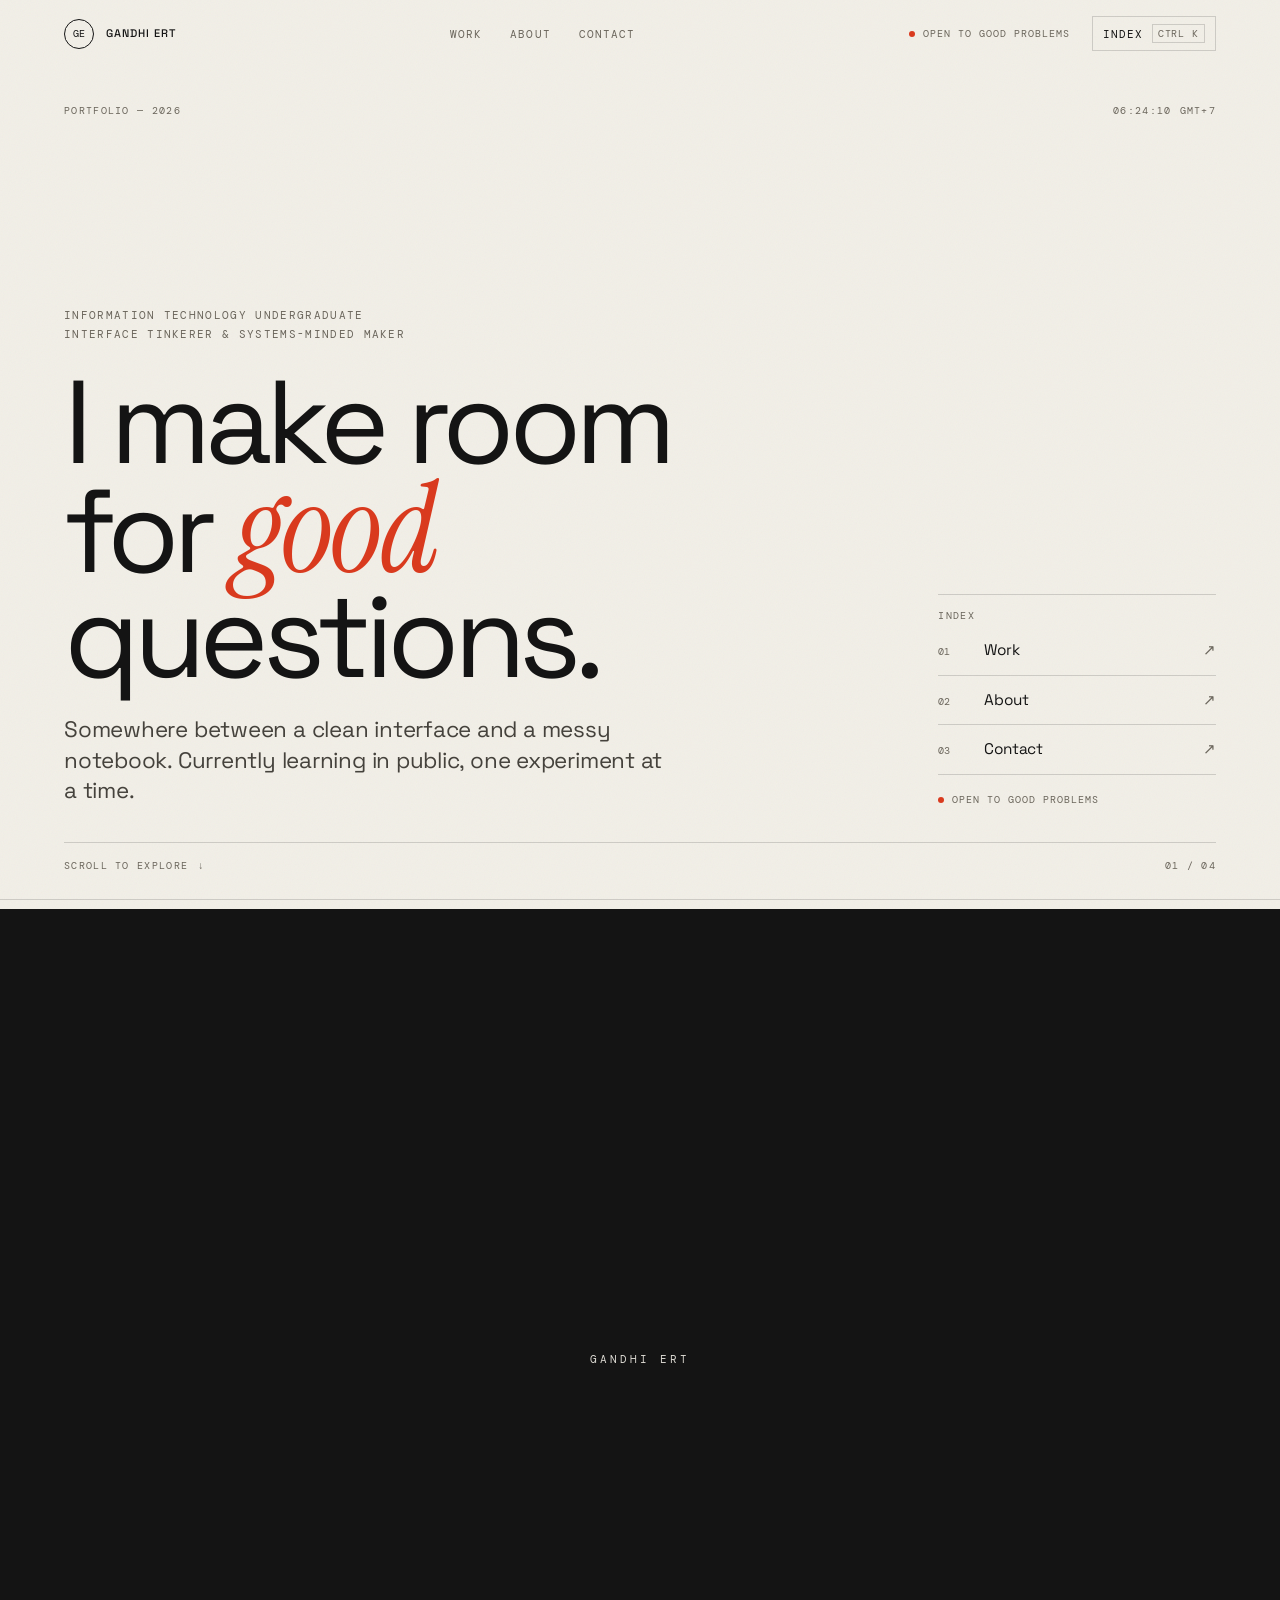
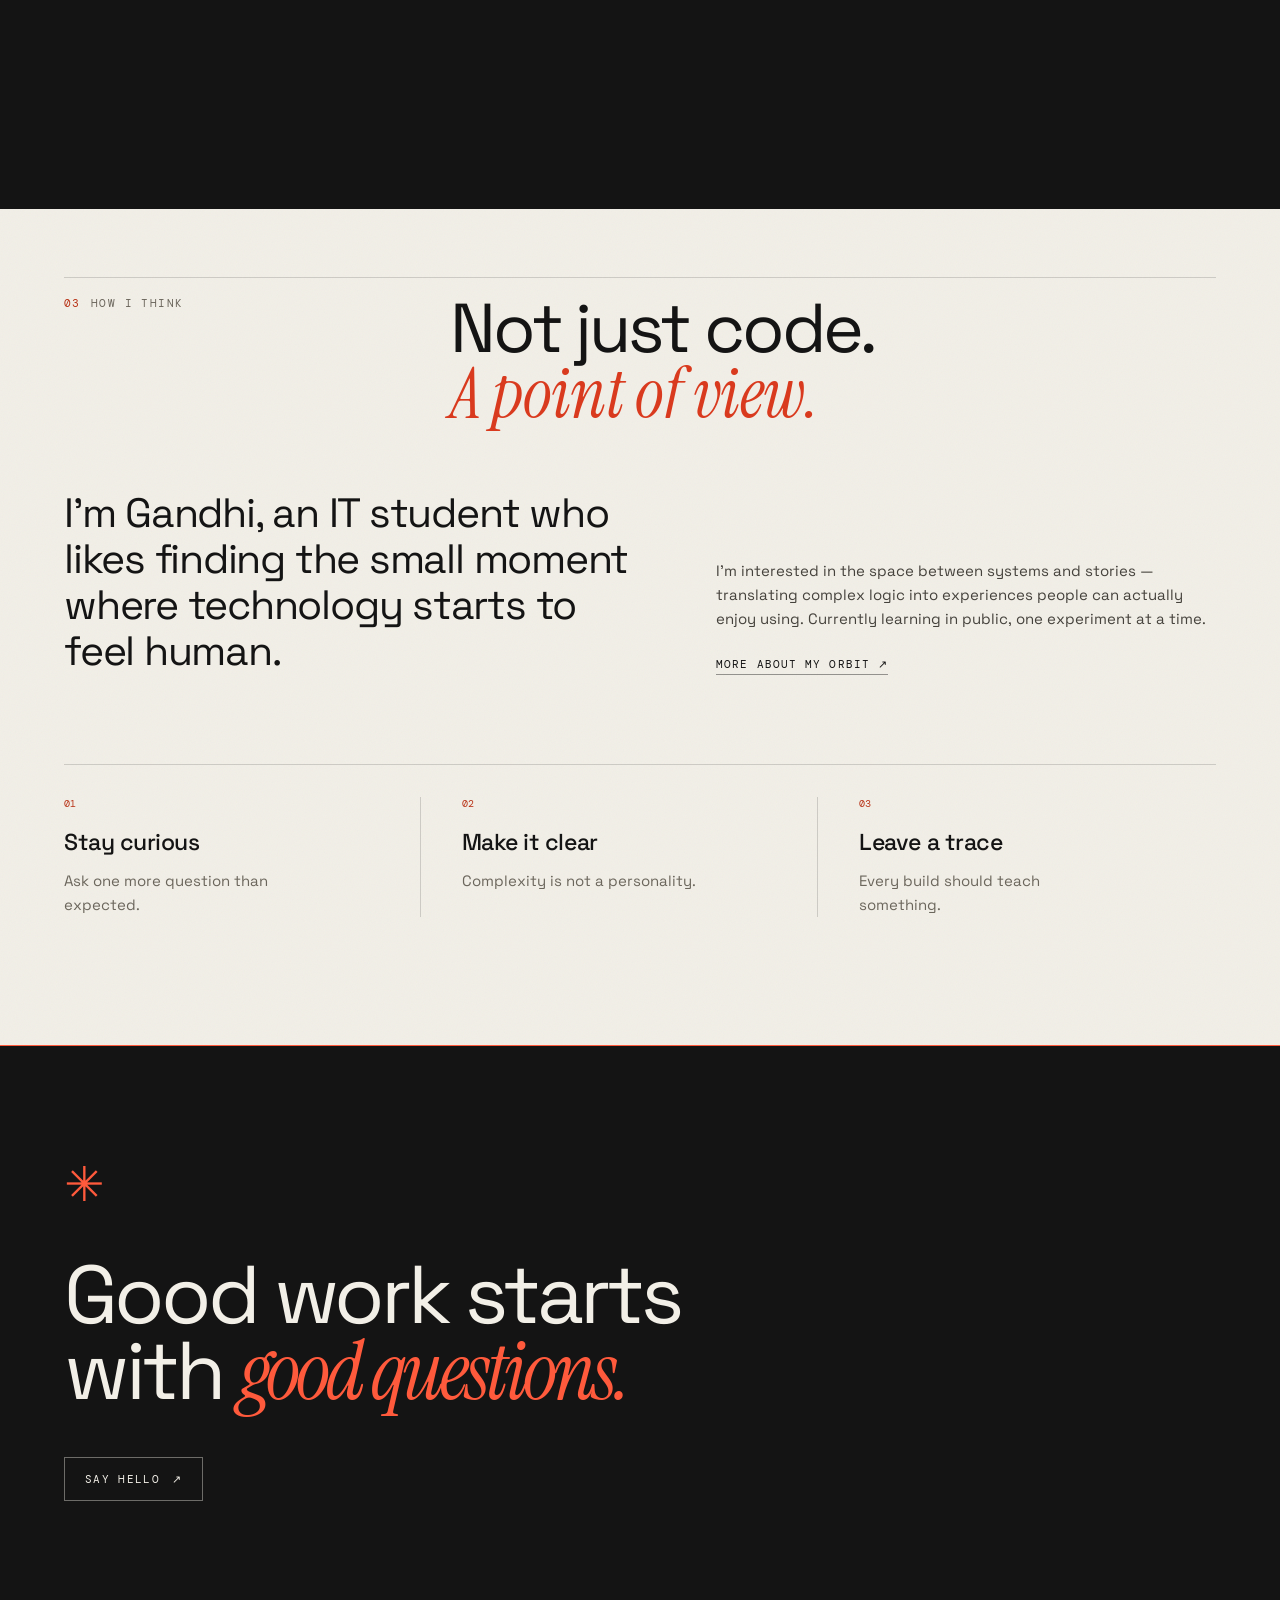
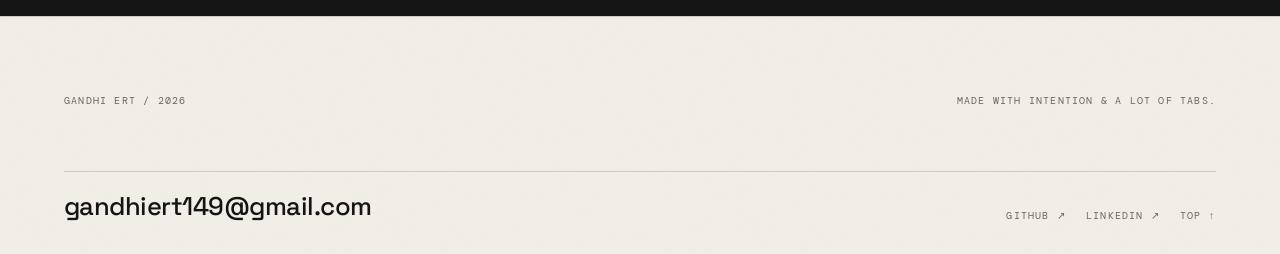
==== commit 236910b6: "Set gandhiert.app domain, real contact links, structured data" ====
--- a/index.html
+++ b/index.html
@@ -5,12 +5,12 @@
   <meta name="viewport" content="width=device-width, initial-scale=1">
   <meta name="theme-color" content="#f2efe7">
   <meta name="description" content="Gandhi Ert — Information Technology undergraduate, interface tinkerer, and systems-minded maker.">
-  <link rel="canonical" href="https://gandhiert.dev/">
+  <link rel="canonical" href="https://gandhiert.app/">
   <meta property="og:type" content="website">
   <meta property="og:site_name" content="Gandhi Ert">
   <meta property="og:title" content="Gandhi Ert — Information Technology undergraduate &amp; maker">
   <meta property="og:description" content="Gandhi Ert — Information Technology undergraduate, interface tinkerer, and systems-minded maker.">
-  <meta property="og:url" content="https://gandhiert.dev/">
+  <meta property="og:url" content="https://gandhiert.app/">
   <meta name="twitter:card" content="summary">
   <meta name="twitter:title" content="Gandhi Ert — Information Technology undergraduate &amp; maker">
   <meta name="twitter:description" content="Gandhi Ert — Information Technology undergraduate, interface tinkerer, and systems-minded maker.">
@@ -21,6 +21,25 @@
   <link rel="stylesheet" href="https://fonts.googleapis.com/css2?family=DM+Mono:wght@400;500&family=Instrument+Serif:ital@0;1&family=Space+Grotesk:wght@400;500;600&display=swap">
   <link rel="stylesheet" href="styles.css">
   <script defer src="script.js"></script>
+  <script type="application/ld+json">
+    {
+      "@context": "https://schema.org",
+      "@type": "Person",
+      "name": "Gandhi Ert",
+      "url": "https://gandhiert.app/",
+      "email": "gandhiert149@gmail.com",
+      "jobTitle": "Information Technology Undergraduate",
+      "description": "Information Technology undergraduate, interface tinkerer, and systems-minded maker based in Indonesia.",
+      "address": {
+        "@type": "PostalAddress",
+        "addressCountry": "ID"
+      },
+      "sameAs": [
+        "https://github.com/Gandhiert",
+        "https://www.linkedin.com/in/gandhi-julio-ert/"
+      ]
+    }
+  </script>
 </head>
 <body>
   <a class="skip" href="#main">Skip to content</a>
@@ -182,10 +201,10 @@
       <span>Made with intention &amp; a lot of tabs.</span>
     </div>
     <div class="foot-bottom">
-      <a class="foot-mail" href="mailto:hello@gandhiert.dev">hello@gandhiert.dev</a>
+      <a class="foot-mail" href="mailto:gandhiert149@gmail.com">gandhiert149@gmail.com</a>
       <div class="foot-links">
-        <a href="https://github.com/" target="_blank" rel="noreferrer">GitHub ↗</a>
-        <a href="https://www.linkedin.com/" target="_blank" rel="noreferrer">LinkedIn ↗</a>
+        <a href="https://github.com/Gandhiert" target="_blank" rel="noreferrer">GitHub ↗</a>
+        <a href="https://www.linkedin.com/in/gandhi-julio-ert/" target="_blank" rel="noreferrer">LinkedIn ↗</a>
         <a href="#main">Top ↑</a>
       </div>
     </div>
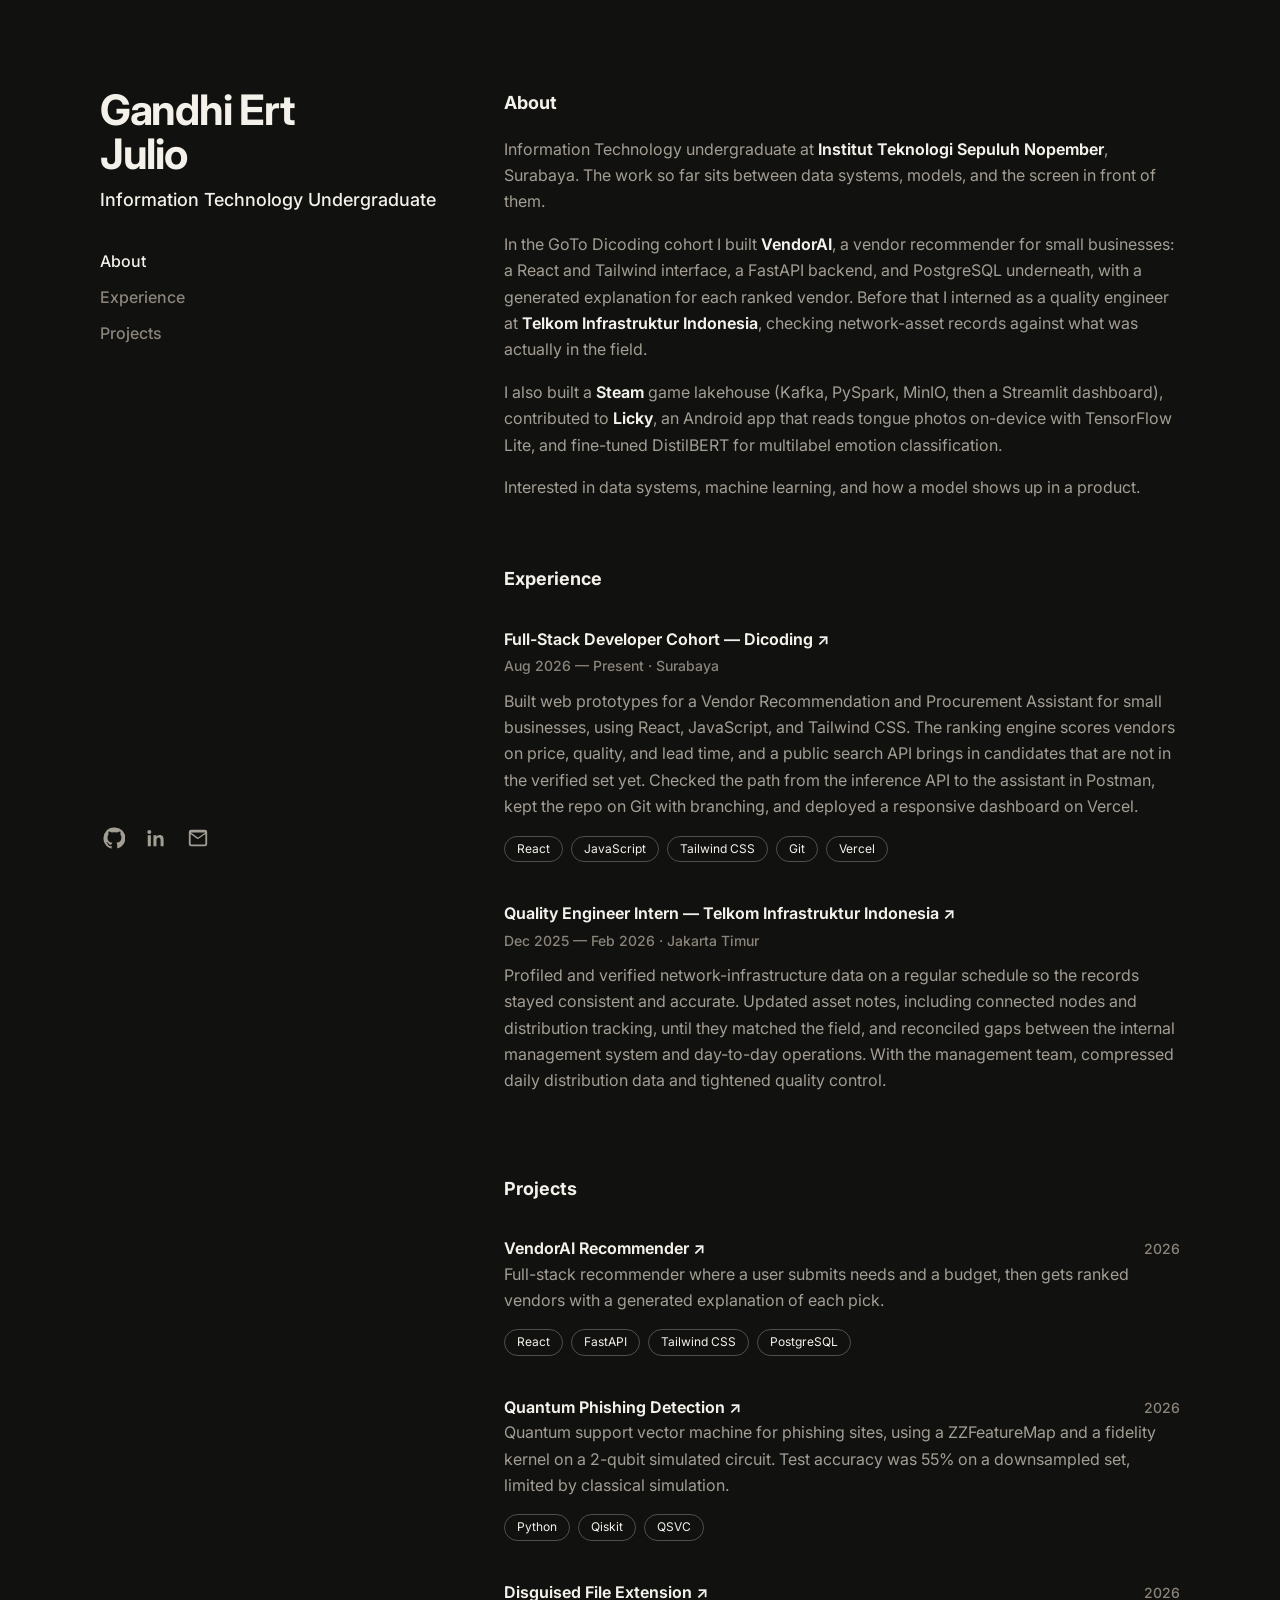
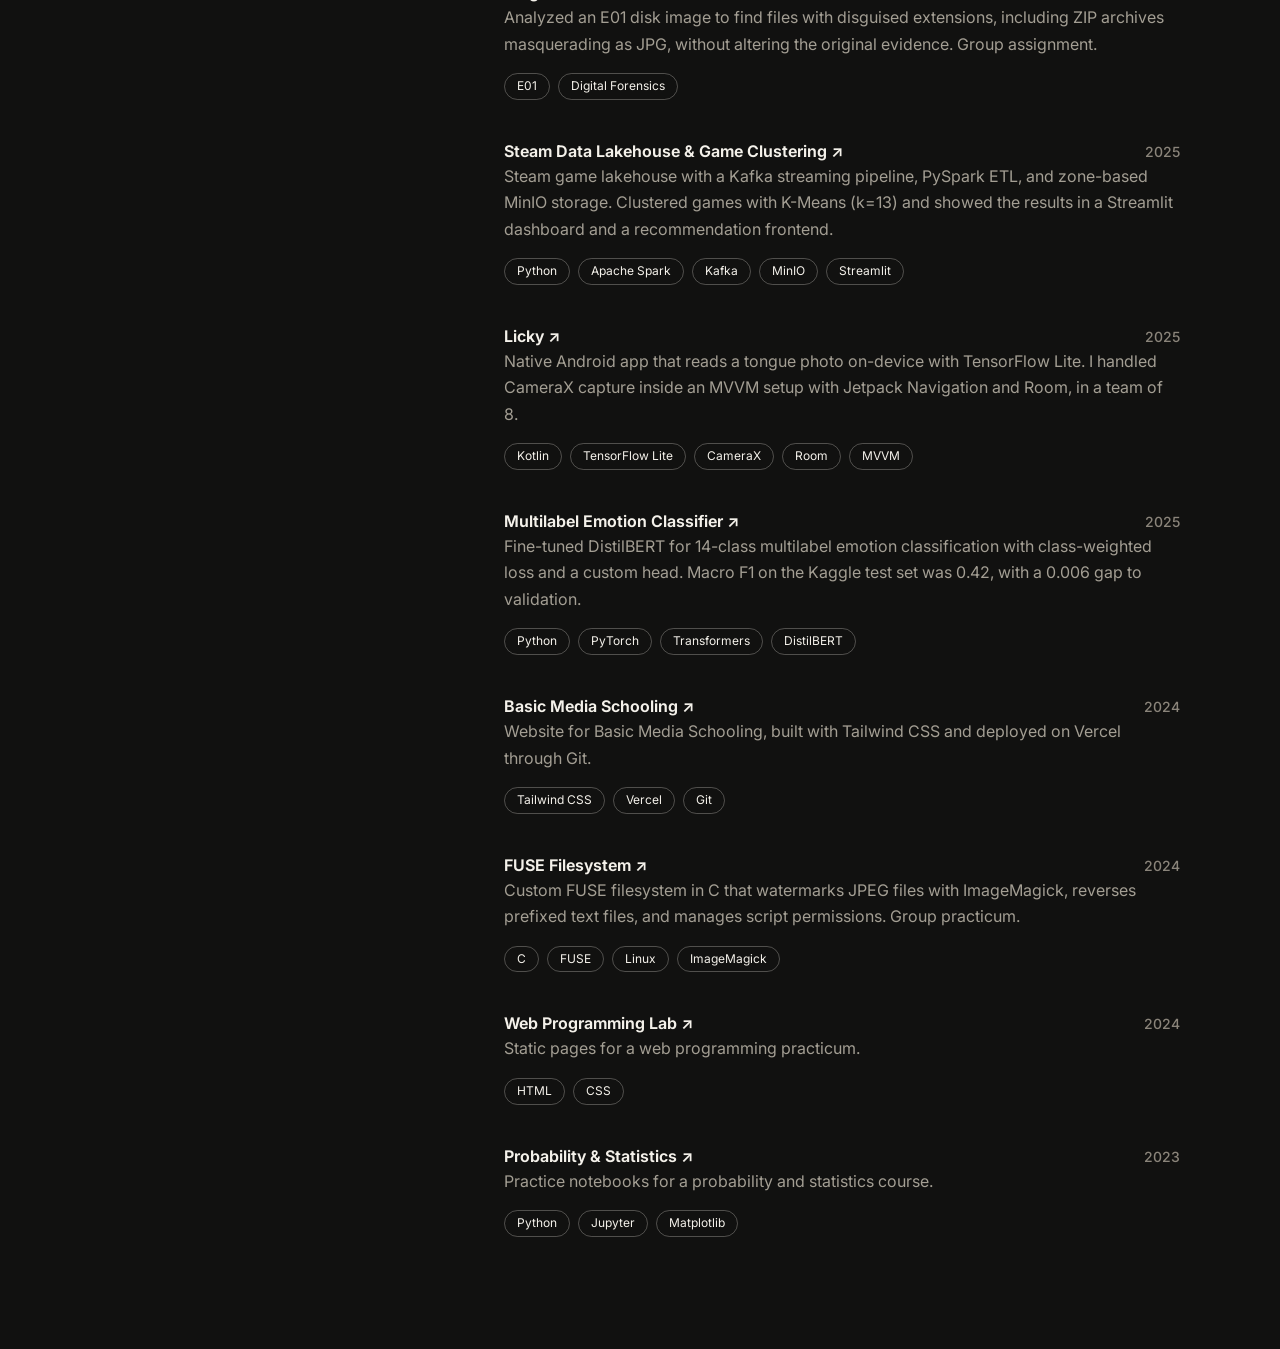
==== commit e304a39d: "Replace the old multi-page site with one portfolio page. The previous case studies and section pages" ====
--- a/index.html
+++ b/index.html
@@ -3,36 +3,41 @@
 <head>
   <meta charset="utf-8">
   <meta name="viewport" content="width=device-width, initial-scale=1">
-  <meta name="theme-color" content="#f2efe7">
-  <meta name="description" content="Gandhi Ert — Information Technology undergraduate, interface tinkerer, and systems-minded maker.">
+  <meta name="theme-color" content="#111110">
+  <meta name="description" content="Gandhi Ert Julio — Information Technology undergraduate at ITS Surabaya. Data systems, machine learning, and the interface in front of them.">
   <link rel="canonical" href="https://gandhiert.app/">
   <meta property="og:type" content="website">
-  <meta property="og:site_name" content="Gandhi Ert">
-  <meta property="og:title" content="Gandhi Ert — Information Technology undergraduate &amp; maker">
-  <meta property="og:description" content="Gandhi Ert — Information Technology undergraduate, interface tinkerer, and systems-minded maker.">
+  <meta property="og:site_name" content="Gandhi Ert Julio">
+  <meta property="og:title" content="Gandhi Ert Julio — Information Technology undergraduate">
+  <meta property="og:description" content="Gandhi Ert Julio — Information Technology undergraduate at ITS Surabaya. Data systems, machine learning, and the interface in front of them.">
   <meta property="og:url" content="https://gandhiert.app/">
   <meta name="twitter:card" content="summary">
-  <meta name="twitter:title" content="Gandhi Ert — Information Technology undergraduate &amp; maker">
-  <meta name="twitter:description" content="Gandhi Ert — Information Technology undergraduate, interface tinkerer, and systems-minded maker.">
-  <title>Gandhi Ert — Information Technology undergraduate &amp; maker</title>
-  <link rel="icon" href="data:image/svg+xml,%3Csvg xmlns='http://www.w3.org/2000/svg' viewBox='0 0 32 32'%3E%3Crect width='32' height='32' fill='%23f2efe7'/%3E%3Ccircle cx='16' cy='16' r='7' fill='%23d93a1e'/%3E%3C/svg%3E">
+  <meta name="twitter:title" content="Gandhi Ert Julio — Information Technology undergraduate">
+  <meta name="twitter:description" content="Gandhi Ert Julio — Information Technology undergraduate at ITS Surabaya. Data systems, machine learning, and the interface in front of them.">
+  <title>Gandhi Ert Julio — Information Technology undergraduate</title>
+  <link rel="icon" href="data:image/svg+xml,%3Csvg xmlns='http://www.w3.org/2000/svg' viewBox='0 0 32 32'%3E%3Crect width='32' height='32' fill='%23111110'/%3E%3Ctext x='16' y='21' text-anchor='middle' font-family='Inter,sans-serif' font-size='13' font-weight='700' fill='%23f4f1ea'%3EGE%3C/text%3E%3C/svg%3E">
   <link rel="preconnect" href="https://fonts.googleapis.com">
   <link rel="preconnect" href="https://fonts.gstatic.com" crossorigin>
-  <link rel="stylesheet" href="https://fonts.googleapis.com/css2?family=DM+Mono:wght@400;500&family=Instrument+Serif:ital@0;1&family=Space+Grotesk:wght@400;500;600&display=swap">
+  <link rel="stylesheet" href="https://fonts.googleapis.com/css2?family=Inter:wght@400;500;600;700&amp;display=swap">
   <link rel="stylesheet" href="styles.css">
   <script defer src="script.js"></script>
   <script type="application/ld+json">
     {
       "@context": "https://schema.org",
       "@type": "Person",
-      "name": "Gandhi Ert",
+      "name": "Gandhi Ert Julio",
       "url": "https://gandhiert.app/",
       "email": "gandhiert149@gmail.com",
       "jobTitle": "Information Technology Undergraduate",
-      "description": "Information Technology undergraduate, interface tinkerer, and systems-minded maker based in Indonesia.",
+      "description": "Information Technology undergraduate at Institut Teknologi Sepuluh Nopember, working on data systems, machine learning, and the interface in front of them.",
       "address": {
         "@type": "PostalAddress",
+        "addressLocality": "Surabaya",
         "addressCountry": "ID"
+      },
+      "alumniOf": {
+        "@type": "CollegeOrUniversity",
+        "name": "Institut Teknologi Sepuluh Nopember"
       },
       "sameAs": [
         "https://github.com/Gandhiert",
@@ -42,203 +47,211 @@
   </script>
 </head>
 <body>
-  <a class="skip" href="#main">Skip to content</a>
-
-  <div class="veil" aria-hidden="true"><span class="veil-mark">Gandhi Ert</span></div>
-  <div class="cursor-ring" aria-hidden="true"></div>
-
-  <header class="site-head" data-head>
-    <a class="mark" href="index.html" aria-label="Gandhi Ert — home">
-      <span class="mark-glyph" aria-hidden="true">GE</span>
-      <span class="mark-name">Gandhi Ert</span>
-    </a>
-
-    <nav class="head-nav" aria-label="Primary">
-      <a href="work.html">Work</a>
-      <a href="about.html">About</a>
-      <a href="contact.html">Contact</a>
-    </nav>
-
-    <div class="head-tools">
-      <span class="head-status"><i aria-hidden="true"></i>Open to good problems</span>
-      <button class="index-btn" type="button" data-open-palette aria-haspopup="dialog" aria-controls="palette" aria-label="Open the site index">
-        <span>Index</span><kbd data-kbd>Ctrl K</kbd>
-      </button>
-    </div>
-  </header>
-
-  <main id="main" tabindex="-1">
-    <section class="hero">
-      <div class="hero-meta">
-        <span>Portfolio — 2026</span>
-        <span class="hero-clock"><time data-clock>--:--:--</time><span>GMT+7</span></span>
+  <a class="skip" href="#content">Skip to content</a>
+
+  <div class="shell">
+    <header class="sidebar">
+      <div class="identity">
+        <h1>Gandhi Ert<br>Julio</h1>
+        <p class="role">Information Technology Undergraduate</p>
+
+        <nav class="nav" aria-label="Sections">
+          <a href="#about" data-nav class="is-active" aria-current="true">About</a>
+          <a href="#experience" data-nav>Experience</a>
+          <a href="#projects" data-nav>Projects</a>
+        </nav>
       </div>
 
-      <div class="hero-grid">
-        <div class="hero-copy">
-          <p class="eyebrow">Information technology undergraduate<br>Interface tinkerer &amp; systems-minded maker</p>
-          <h1>I make room<br>for <em>good</em><br>questions.</h1>
-          <p class="hero-lede">Somewhere between a clean interface and a messy notebook. Currently learning in public, one experiment at a time.</p>
-        </div>
-
-        <aside class="hero-index" aria-label="Site index">
-          <p class="index-label">Index</p>
-          <a class="index-row" href="work.html">
-            <span class="index-num">01</span>
-            <span class="index-name">Work</span>
-            <span class="index-arrow" aria-hidden="true">↗</span>
+      <ul class="social">
+        <li>
+          <a href="https://github.com/Gandhiert" target="_blank" rel="noreferrer" aria-label="GitHub">
+            <svg viewBox="0 0 24 24" aria-hidden="true"><path fill="currentColor" d="M12 .5A11.5 11.5 0 0 0 .5 12.3c0 5.2 3.4 9.6 8.1 11.2.6.1.8-.3.8-.6v-2.1c-3.3.7-4-1.6-4-1.6-.5-1.4-1.3-1.7-1.3-1.7-1.1-.8.1-.8.1-.8 1.2.1 1.8 1.2 1.8 1.2 1.1 1.9 2.8 1.3 3.5 1 .1-.8.4-1.3.8-1.6-2.6-.3-5.4-1.3-5.4-6 0-1.3.5-2.4 1.2-3.2-.1-.3-.5-1.6.1-3.2 0 0 1-.3 3.3 1.2a11.4 11.4 0 0 1 6 0c2.3-1.5 3.3-1.2 3.3-1.2.6 1.6.2 2.9.1 3.2.8.8 1.2 1.9 1.2 3.2 0 4.7-2.8 5.7-5.4 6 .4.4.8 1.1.8 2.2v3.2c0 .3.2.7.8.6 4.7-1.6 8.1-6 8.1-11.2A11.5 11.5 0 0 0 12 .5Z"/></svg>
           </a>
-          <a class="index-row" href="about.html">
-            <span class="index-num">02</span>
-            <span class="index-name">About</span>
-            <span class="index-arrow" aria-hidden="true">↗</span>
+        </li>
+        <li>
+          <a href="https://www.linkedin.com/in/gandhi-julio-ert/" target="_blank" rel="noreferrer" aria-label="LinkedIn">
+            <svg viewBox="0 0 24 24" aria-hidden="true"><path fill="currentColor" d="M4.7 3.3a2.2 2.2 0 1 0 0 4.4 2.2 2.2 0 0 0 0-4.4ZM3 9h3.4v12H3V9Zm6.2 0H12.5v1.6h.1c.5-.9 1.6-1.8 3.4-1.8 3.6 0 4.3 2.4 4.3 5.5V21H17v-6.2c0-1.5 0-3.4-2.1-3.4s-2.4 1.6-2.4 3.3V21H9.2V9Z"/></svg>
           </a>
-          <a class="index-row" href="contact.html">
-            <span class="index-num">03</span>
-            <span class="index-name">Contact</span>
-            <span class="index-arrow" aria-hidden="true">↗</span>
+        </li>
+        <li>
+          <a href="mailto:gandhiert149@gmail.com" aria-label="Email">
+            <svg viewBox="0 0 24 24" aria-hidden="true"><path fill="currentColor" d="M2 5.5A2.5 2.5 0 0 1 4.5 3h15A2.5 2.5 0 0 1 22 5.5v13a2.5 2.5 0 0 1-2.5 2.5h-15A2.5 2.5 0 0 1 2 18.5v-13Zm2.2.5 7.2 5.2a1 1 0 0 0 1.2 0L20 6H4.2ZM20 7.7l-6.6 4.7a2.8 2.8 0 0 1-3.3 0L4 7.7V18.5c0 .3.2.5.5.5h15c.3 0 .5-.2.5-.5V7.7Z"/></svg>
           </a>
-          <p class="hero-note"><i aria-hidden="true"></i>Open to good problems</p>
-        </aside>
-      </div>
-
-      <div class="hero-foot">
-        <a class="scroll-cue" href="#work">Scroll to explore <span aria-hidden="true">↓</span></a>
-        <span class="hero-count">01 / 04</span>
-      </div>
-    </section>
-
-    <section class="section work" id="work">
-      <div class="section-head" data-reveal>
-        <p class="section-label"><span>02</span>Selected experiments</p>
-        <h2>Things I've made<br>while <em>figuring things out.</em></h2>
-      </div>
-
-      <div class="work-list" data-work-list data-reveal>
-        <a class="work-row" href="project-lumen.html" data-preview="lumen" aria-label="Lumen — Product design, 2025">
-          <span class="work-num">01</span>
-          <span class="work-main">
-            <span class="work-title">Lumen</span>
-            <span class="work-desc">A calmer way to understand your screen time.</span>
-          </span>
-          <span class="work-tag">Product design</span>
-          <span class="work-year">2025</span>
-          <span class="work-arrow" aria-hidden="true">↗</span>
-        </a>
-
-        <a class="work-row" href="project-kite.html" data-preview="kite" aria-label="Kite weather — Web experiment, 2024">
-          <span class="work-num">02</span>
-          <span class="work-main">
-            <span class="work-title">Kite weather</span>
-            <span class="work-desc">Weather data, with a little more feeling.</span>
-          </span>
-          <span class="work-tag">Web experiment</span>
-          <span class="work-year">2024</span>
-          <span class="work-arrow" aria-hidden="true">↗</span>
-        </a>
-
-        <a class="work-row" href="project-archive.html" data-preview="archive" aria-label="Small archives — Data story, 2024">
-          <span class="work-num">03</span>
-          <span class="work-main">
-            <span class="work-title">Small archives</span>
-            <span class="work-desc">An index for the things worth remembering.</span>
-          </span>
-          <span class="work-tag">Data story</span>
-          <span class="work-year">2024</span>
-          <span class="work-arrow" aria-hidden="true">↗</span>
-        </a>
-      </div>
-
-      <div class="work-foot" data-reveal>
-        <span>03 experiments / 2024—2025</span>
-        <a class="text-link" href="work.html">Full field notes <span aria-hidden="true">↗</span></a>
-      </div>
-    </section>
-
-    <section class="section thinking" id="process">
-      <div class="section-head" data-reveal>
-        <p class="section-label"><span>03</span>How I think</p>
-        <h2>Not just code.<br><em>A point of view.</em></h2>
-      </div>
-
-      <div class="thinking-grid" data-reveal>
-        <p class="thinking-lede">I'm Gandhi, an IT student who likes finding the small moment where technology starts to feel human.</p>
-        <div class="thinking-copy">
-          <p>I'm interested in the space between systems and stories — translating complex logic into experiences people can actually enjoy using. Currently learning in public, one experiment at a time.</p>
-          <a class="text-link" href="about.html">More about my orbit <span aria-hidden="true">↗</span></a>
-        </div>
-      </div>
-
-      <div class="principles" data-reveal>
-        <article>
-          <span class="principle-num">01</span>
-          <h3>Stay curious</h3>
-          <p>Ask one more question than expected.</p>
-        </article>
-        <article>
-          <span class="principle-num">02</span>
-          <h3>Make it clear</h3>
-          <p>Complexity is not a personality.</p>
-        </article>
-        <article>
-          <span class="principle-num">03</span>
-          <h3>Leave a trace</h3>
-          <p>Every build should teach something.</p>
-        </article>
-      </div>
-    </section>
-
-    <section class="statement" data-reveal>
-      <span class="statement-mark" aria-hidden="true">✳</span>
-      <p>Good work starts<br>with <em>good questions.</em></p>
-      <a class="btn" href="contact.html">Say hello <span aria-hidden="true">↗</span></a>
-    </section>
-  </main>
-
-  <footer class="site-foot">
-    <div class="foot-top">
-      <span>Gandhi Ert / 2026</span>
-      <span>Made with intention &amp; a lot of tabs.</span>
-    </div>
-    <div class="foot-bottom">
-      <a class="foot-mail" href="mailto:gandhiert149@gmail.com">gandhiert149@gmail.com</a>
-      <div class="foot-links">
-        <a href="https://github.com/Gandhiert" target="_blank" rel="noreferrer">GitHub ↗</a>
-        <a href="https://www.linkedin.com/in/gandhi-julio-ert/" target="_blank" rel="noreferrer">LinkedIn ↗</a>
-        <a href="#main">Top ↑</a>
-      </div>
-    </div>
-  </footer>
-
-  <div class="cursor-preview" aria-hidden="true">
-    <figure class="preview-card preview-lumen" data-preview-card="lumen">
-      <span class="pv-visual"><span class="pv-sun"></span></span>
-      <figcaption><span>01 / Lumen</span><span>Product design</span></figcaption>
-    </figure>
-    <figure class="preview-card preview-kite" data-preview-card="kite">
-      <span class="pv-visual"><span class="pv-diamond"></span><span class="pv-temp">24.8°</span></span>
-      <figcaption><span>02 / Kite weather</span><span>Web experiment</span></figcaption>
-    </figure>
-    <figure class="preview-card preview-archive" data-preview-card="archive">
-      <span class="pv-visual"><span class="pv-count">127</span><span class="pv-lines"></span></span>
-      <figcaption><span>03 / Small archives</span><span>Data story</span></figcaption>
-    </figure>
+        </li>
+      </ul>
+    </header>
+
+    <main id="content">
+      <section id="about" aria-labelledby="about-heading">
+        <h2 id="about-heading">About</h2>
+        <p>Information Technology undergraduate at <strong>Institut Teknologi Sepuluh Nopember</strong>, Surabaya. The work so far sits between data systems, models, and the screen in front of them.</p>
+        <p>In the GoTo Dicoding cohort I built <strong>VendorAI</strong>, a vendor recommender for small businesses: a React and Tailwind interface, a FastAPI backend, and PostgreSQL underneath, with a generated explanation for each ranked vendor. Before that I interned as a quality engineer at <strong>Telkom Infrastruktur Indonesia</strong>, checking network-asset records against what was actually in the field.</p>
+        <p>I also built a <strong>Steam</strong> game lakehouse (Kafka, PySpark, MinIO, then a Streamlit dashboard), contributed to <strong>Licky</strong>, an Android app that reads tongue photos on-device with TensorFlow Lite, and fine-tuned DistilBERT for multilabel emotion classification.</p>
+        <p>Interested in data systems, machine learning, and how a model shows up in a product.</p>
+      </section>
+
+      <section id="experience" aria-labelledby="experience-heading">
+        <h2 id="experience-heading">Experience</h2>
+
+        <article class="entry">
+          <h3><a href="https://www.dicoding.com/" target="_blank" rel="noreferrer">Full-Stack Developer Cohort — Dicoding <span aria-hidden="true">↗</span></a></h3>
+          <p class="meta">Aug 2026 — Present · Surabaya</p>
+          <p>Built web prototypes for a Vendor Recommendation and Procurement Assistant for small businesses, using React, JavaScript, and Tailwind CSS. The ranking engine scores vendors on price, quality, and lead time, and a public search API brings in candidates that are not in the verified set yet. Checked the path from the inference API to the assistant in Postman, kept the repo on Git with branching, and deployed a responsive dashboard on Vercel.</p>
+          <ul class="pills">
+            <li>React</li>
+            <li>JavaScript</li>
+            <li>Tailwind CSS</li>
+            <li>Git</li>
+            <li>Vercel</li>
+          </ul>
+        </article>
+
+        <article class="entry">
+          <h3><a href="https://infranexia.co.id/" target="_blank" rel="noreferrer">Quality Engineer Intern — Telkom Infrastruktur Indonesia <span aria-hidden="true">↗</span></a></h3>
+          <p class="meta">Dec 2025 — Feb 2026 · Jakarta Timur</p>
+          <p>Profiled and verified network-infrastructure data on a regular schedule so the records stayed consistent and accurate. Updated asset notes, including connected nodes and distribution tracking, until they matched the field, and reconciled gaps between the internal management system and day-to-day operations. With the management team, compressed daily distribution data and tightened quality control.</p>
+        </article>
+      </section>
+
+      <section id="projects" aria-labelledby="projects-heading">
+        <h2 id="projects-heading">Projects</h2>
+
+        <article class="entry">
+          <div class="entry-top">
+            <h3><a href="https://github.com/Gandhiert/VendorAI-Recommender" target="_blank" rel="noreferrer">VendorAI Recommender <span aria-hidden="true">↗</span></a></h3>
+            <p class="when">2026</p>
+          </div>
+          <p>Full-stack recommender where a user submits needs and a budget, then gets ranked vendors with a generated explanation of each pick.</p>
+          <ul class="pills">
+            <li>React</li>
+            <li>FastAPI</li>
+            <li>Tailwind CSS</li>
+            <li>PostgreSQL</li>
+          </ul>
+        </article>
+
+        <article class="entry">
+          <div class="entry-top">
+            <h3><a href="https://github.com/Gandhiert/Quantum-Phishing-Detection" target="_blank" rel="noreferrer">Quantum Phishing Detection <span aria-hidden="true">↗</span></a></h3>
+            <p class="when">2026</p>
+          </div>
+          <p>Quantum support vector machine for phishing sites, using a ZZFeatureMap and a fidelity kernel on a 2-qubit simulated circuit. Test accuracy was 55% on a downsampled set, limited by classical simulation.</p>
+          <ul class="pills">
+            <li>Python</li>
+            <li>Qiskit</li>
+            <li>QSVC</li>
+          </ul>
+        </article>
+
+        <article class="entry">
+          <div class="entry-top">
+            <h3><a href="https://github.com/Gandhiert/soal-fordig-kelompok-10" target="_blank" rel="noreferrer">Disguised File Extension <span aria-hidden="true">↗</span></a></h3>
+            <p class="when">2026</p>
+          </div>
+          <p>Analyzed an E01 disk image to find files with disguised extensions, including ZIP archives masquerading as JPG, without altering the original evidence. Group assignment.</p>
+          <ul class="pills">
+            <li>E01</li>
+            <li>Digital Forensics</li>
+          </ul>
+        </article>
+
+        <article class="entry">
+          <div class="entry-top">
+            <h3><a href="https://github.com/Gandhiert/BIGD-FP" target="_blank" rel="noreferrer">Steam Data Lakehouse &amp; Game Clustering <span aria-hidden="true">↗</span></a></h3>
+            <p class="when">2025</p>
+          </div>
+          <p>Steam game lakehouse with a Kafka streaming pipeline, PySpark ETL, and zone-based MinIO storage. Clustered games with K-Means (k=13) and showed the results in a Streamlit dashboard and a recommendation frontend.</p>
+          <ul class="pills">
+            <li>Python</li>
+            <li>Apache Spark</li>
+            <li>Kafka</li>
+            <li>MinIO</li>
+            <li>Streamlit</li>
+          </ul>
+        </article>
+
+        <article class="entry">
+          <div class="entry-top">
+            <h3><a href="https://github.com/Gandhiert/Licky-Mobile-App" target="_blank" rel="noreferrer">Licky <span aria-hidden="true">↗</span></a></h3>
+            <p class="when">2025</p>
+          </div>
+          <p>Native Android app that reads a tongue photo on-device with TensorFlow Lite. I handled CameraX capture inside an MVVM setup with Jetpack Navigation and Room, in a team of 8.</p>
+          <ul class="pills">
+            <li>Kotlin</li>
+            <li>TensorFlow Lite</li>
+            <li>CameraX</li>
+            <li>Room</li>
+            <li>MVVM</li>
+          </ul>
+        </article>
+
+        <article class="entry">
+          <div class="entry-top">
+            <h3><a href="https://huggingface.co/Gandhiert/emotion-multilabel-distilbert" target="_blank" rel="noreferrer">Multilabel Emotion Classifier <span aria-hidden="true">↗</span></a></h3>
+            <p class="when">2025</p>
+          </div>
+          <p>Fine-tuned DistilBERT for 14-class multilabel emotion classification with class-weighted loss and a custom head. Macro F1 on the Kaggle test set was 0.42, with a 0.006 gap to validation.</p>
+          <ul class="pills">
+            <li>Python</li>
+            <li>PyTorch</li>
+            <li>Transformers</li>
+            <li>DistilBERT</li>
+          </ul>
+        </article>
+
+        <article class="entry">
+          <div class="entry-top">
+            <h3><a href="https://github.com/Gandhiert/bms-web-it-2024" target="_blank" rel="noreferrer">Basic Media Schooling <span aria-hidden="true">↗</span></a></h3>
+            <p class="when">2024</p>
+          </div>
+          <p>Website for Basic Media Schooling, built with Tailwind CSS and deployed on Vercel through Git.</p>
+          <ul class="pills">
+            <li>Tailwind CSS</li>
+            <li>Vercel</li>
+            <li>Git</li>
+          </ul>
+        </article>
+
+        <article class="entry">
+          <div class="entry-top">
+            <h3><a href="https://github.com/Gandhiert/Sisop-4-2024-MH-IT05" target="_blank" rel="noreferrer">FUSE Filesystem <span aria-hidden="true">↗</span></a></h3>
+            <p class="when">2024</p>
+          </div>
+          <p>Custom FUSE filesystem in C that watermarks JPEG files with ImageMagick, reverses prefixed text files, and manages script permissions. Group practicum.</p>
+          <ul class="pills">
+            <li>C</li>
+            <li>FUSE</li>
+            <li>Linux</li>
+            <li>ImageMagick</li>
+          </ul>
+        </article>
+
+        <article class="entry">
+          <div class="entry-top">
+            <h3><a href="https://github.com/Gandhiert/pweb-htmlcss-P29-2024" target="_blank" rel="noreferrer">Web Programming Lab <span aria-hidden="true">↗</span></a></h3>
+            <p class="when">2024</p>
+          </div>
+          <p>Static pages for a web programming practicum.</p>
+          <ul class="pills">
+            <li>HTML</li>
+            <li>CSS</li>
+          </ul>
+        </article>
+
+        <article class="entry">
+          <div class="entry-top">
+            <h3><a href="https://github.com/Gandhiert/StatProb" target="_blank" rel="noreferrer">Probability &amp; Statistics <span aria-hidden="true">↗</span></a></h3>
+            <p class="when">2023</p>
+          </div>
+          <p>Practice notebooks for a probability and statistics course.</p>
+          <ul class="pills">
+            <li>Python</li>
+            <li>Jupyter</li>
+            <li>Matplotlib</li>
+          </ul>
+        </article>
+      </section>
+    </main>
   </div>
-
-  <dialog class="palette" id="palette" aria-label="Site index">
-    <div class="palette-inner">
-      <div class="palette-head">
-        <span class="palette-label">Index</span>
-        <input class="palette-input" type="search" placeholder="Jump to a page or experiment…" aria-label="Search pages and projects" autocomplete="off" spellcheck="false">
-        <kbd>Esc</kbd>
-      </div>
-      <ul class="palette-list" aria-label="Results"></ul>
-      <div class="palette-foot">
-        <span>↑↓ navigate</span>
-        <span>↵ open</span>
-        <span>esc close</span>
-      </div>
-    </div>
-  </dialog>
 </body>
 </html>
--- a/styles.css
+++ b/styles.css
@@ -1,1893 +1,271 @@
-/* =========================================================
-   TOKENS
-   ========================================================= */
 :root {
-  --paper: #f2efe7;
-  --paper-2: #e8e3d7;
-  --ink: #141414;
-  --ink-soft: #45423c;
-  --muted: #6b665c;
-  --line: rgba(20, 20, 20, 0.16);
-  --line-strong: rgba(20, 20, 20, 0.42);
-  --accent: #d93a1e;
-  --accent-ink: #b83317;
-  --accent-bright: #ff5a3c;
-
-  --serif: 'Instrument Serif', Georgia, serif;
-  --sans: 'Space Grotesk', system-ui, -apple-system, sans-serif;
-  --mono: 'DM Mono', ui-monospace, 'SFMono-Regular', monospace;
-
-  --fs-micro: clamp(10px, 0.72vw, 12px);
-  --fs-label: clamp(11px, 0.8vw, 13px);
-  --fs-body: clamp(15px, 1.05vw, 17px);
-  --fs-lede: clamp(20px, 1.75vw, 28px);
-  --fs-h3: clamp(20px, 1.8vw, 28px);
-  --fs-h2: clamp(38px, 5.4vw, 82px);
-  --fs-h1: clamp(46px, 7.4vw, 112px);
-  --fs-hero: clamp(54px, min(9.2vw, 13.5svh), 148px);
-
-  --pad-x: clamp(20px, 5vw, 76px);
-  --gap: clamp(20px, 3.2vw, 52px);
-  --head-h: 68px;
-  --sec-y: clamp(72px, 10vw, 140px);
-
-  --ease-out: cubic-bezier(0.2, 0.8, 0.2, 1);
-  --ease-sheet: cubic-bezier(0.76, 0, 0.24, 1);
-}
-
-/* =========================================================
-   BASE
-   ========================================================= */
+  --bg: #111110;
+  --text: #a39e93;
+  --bright: #f4f1ea;
+  --muted: #8a847a;
+  --pill-border: rgba(244, 241, 234, 0.28);
+  --sans: Inter, system-ui, -apple-system, sans-serif;
+  --sidebar: minmax(240px, 340px);
+}
+
 *,
 *::before,
 *::after { box-sizing: border-box; }
 
-html {
-  scroll-behavior: smooth;
-  scroll-padding-top: calc(var(--head-h) + 20px);
-  -webkit-text-size-adjust: 100%;
-}
+html { scroll-behavior: smooth; }
 
 body {
   margin: 0;
-  background-color: var(--paper);
-  background-image: url("data:image/svg+xml,%3Csvg viewBox='0 0 180 180' xmlns='http://www.w3.org/2000/svg'%3E%3Cfilter id='n'%3E%3CfeTurbulence type='fractalNoise' baseFrequency='.85' numOctaves='2' stitchTiles='stitch'/%3E%3C/filter%3E%3Crect width='100%25' height='100%25' filter='url(%23n)' opacity='.055'/%3E%3C/svg%3E");
-  background-size: 180px 180px;
-  color: var(--ink);
+  background: var(--bg);
+  color: var(--text);
   font-family: var(--sans);
-  font-size: var(--fs-body);
-  line-height: 1.6;
-  overflow-x: hidden;
+  font-size: 16px;
+  line-height: 1.65;
   -webkit-font-smoothing: antialiased;
   text-rendering: optimizeLegibility;
 }
 
-html.palette-open,
-body.palette-open { overflow: hidden; }
-
 ::selection {
-  background: var(--accent);
-  color: var(--paper);
-}
-
-a {
-  color: inherit;
-  text-decoration: none;
-}
-
-button {
-  font: inherit;
-  color: inherit;
-}
-
-img { max-width: 100%; display: block; }
+  background: #3a3832;
+  color: var(--bright);
+}
+
+a { color: inherit; text-decoration: none; }
 
 :focus-visible {
-  outline: 2px solid var(--accent);
+  outline: 2px solid var(--bright);
   outline-offset: 3px;
 }
 
 .skip {
   position: fixed;
-  top: 14px;
-  left: 14px;
-  z-index: 200;
-  padding: 10px 14px;
-  background: var(--ink);
-  color: var(--paper);
-  font: var(--fs-label) var(--mono);
-  text-transform: uppercase;
-  letter-spacing: 0.12em;
-  transform: translateY(-160%);
-  transition: transform 0.2s var(--ease-out);
-}
-
-.skip:focus { transform: translateY(0); }
-
-/* =========================================================
-   VEIL + CURSOR RING
-   ========================================================= */
-.veil {
-  position: fixed;
-  inset: 0;
-  z-index: 120;
+  top: 12px;
+  left: 12px;
+  z-index: 10;
+  padding: 8px 12px;
+  background: var(--bright);
+  color: var(--bg);
+  font-size: 14px;
+  font-weight: 600;
+  transform: translateY(-150%);
+}
+
+.skip:focus { transform: none; }
+
+.shell {
+  width: min(1080px, calc(100% - 40px));
+  margin: 0 auto;
+  padding: 48px 0 72px;
+}
+
+.sidebar h1,
+.role,
+main h2,
+.entry h3,
+.meta,
+.when,
+strong {
+  color: var(--bright);
+}
+
+.sidebar h1 {
+  margin: 0;
+  font-size: clamp(32px, 4vw, 42px);
+  line-height: 1.05;
+  letter-spacing: -0.03em;
+  font-weight: 700;
+}
+
+.role {
+  margin: 12px 0 0;
+  font-size: 18px;
+  font-weight: 500;
+  line-height: 1.3;
+}
+
+.nav {
+  display: flex;
+  flex-direction: column;
+  align-items: flex-start;
+  gap: 10px;
+  margin-top: 36px;
+}
+
+.nav a {
+  color: var(--muted);
+  font-size: 16px;
+  font-weight: 500;
+}
+
+.nav a:hover,
+.nav a.is-active { color: var(--bright); }
+
+.social {
+  display: flex;
+  gap: 14px;
+  margin: 36px 0 0;
+  padding: 0;
+  list-style: none;
+}
+
+.social a {
   display: grid;
   place-items: center;
-  background: var(--ink);
-  color: var(--paper);
-  transform: translateY(101%);
-  transition: transform 0.52s var(--ease-sheet);
-  pointer-events: none;
-}
-
-.veil-mark {
-  font: var(--fs-label) var(--mono);
-  text-transform: uppercase;
-  letter-spacing: 0.28em;
-  opacity: 0.9;
-}
-
-html.is-leaving .veil {
-  transform: translateY(0);
-  pointer-events: auto;
-}
-
-.cursor-ring {
-  position: fixed;
-  top: 0;
-  left: 0;
-  width: 30px;
-  height: 30px;
-  border: 1px solid rgba(20, 20, 20, 0.34);
-  border-radius: 50%;
-  pointer-events: none;
-  z-index: 80;
-  opacity: 0;
-  transform: translate3d(var(--cx, 0), var(--cy, 0), 0) translate(-50%, -50%);
-  transition: width 0.25s var(--ease-out), height 0.25s var(--ease-out),
-    border-color 0.25s ease, background 0.25s ease, opacity 0.3s ease;
-  will-change: transform;
-}
-
-.cursor-ring.is-ready { opacity: 1; }
-
-.cursor-ring.is-active {
-  width: 54px;
-  height: 54px;
-  border-color: var(--accent);
-  background: rgba(217, 58, 30, 0.06);
-}
-
-@media (pointer: coarse), (prefers-reduced-motion: reduce) {
-  .cursor-ring { display: none; }
-}
-
-/* =========================================================
-   HEADER
-   ========================================================= */
-.site-head {
-  position: fixed;
-  inset: 0 0 auto;
-  z-index: 50;
-  height: var(--head-h);
-  display: flex;
-  align-items: center;
-  justify-content: space-between;
-  gap: 24px;
-  padding: 0 var(--pad-x);
-  border-bottom: 1px solid transparent;
-  transition: background 0.3s ease, border-color 0.3s ease;
-}
-
-.site-head.is-scrolled {
-  background: rgba(242, 239, 231, 0.9);
-  background: color-mix(in srgb, var(--paper) 92%, transparent);
-  border-color: var(--line);
-  -webkit-backdrop-filter: blur(10px);
-  backdrop-filter: blur(10px);
-}
-
-.mark {
-  display: inline-flex;
-  align-items: center;
-  gap: 12px;
-  font: 500 var(--fs-label) / 1 var(--sans);
-  text-transform: uppercase;
-  letter-spacing: 0.09em;
-  white-space: nowrap;
-}
-
-.mark-glyph {
-  width: 30px;
-  height: 30px;
-  border: 1px solid var(--ink);
-  border-radius: 50%;
-  display: grid;
-  place-items: center;
-  font: var(--fs-micro) var(--mono);
-  letter-spacing: 0.02em;
-  transition: background 0.2s ease, color 0.2s ease;
-}
-
-.mark:hover .mark-glyph {
-  background: var(--ink);
-  color: var(--paper);
-}
-
-.head-nav {
-  display: flex;
-  gap: clamp(16px, 2.2vw, 32px);
-  font: var(--fs-label) var(--mono);
-  text-transform: uppercase;
-  letter-spacing: 0.1em;
-}
-
-.head-nav a {
+  width: 28px;
+  height: 28px;
+  color: var(--text);
+}
+
+.social a:hover { color: var(--bright); }
+
+.social svg { width: 22px; height: 22px; }
+
+main h2 {
+  margin: 0 0 18px;
+  font-size: 18px;
+  font-weight: 700;
+}
+
+main section { scroll-margin-top: 32px; }
+
+main section + section { margin-top: 64px; }
+
+main p { margin: 0 0 16px; }
+
+main p:last-child { margin-bottom: 0; }
+
+strong { font-weight: 650; }
+
+.entry {
   position: relative;
-  color: var(--muted);
-  transition: color 0.2s ease;
-}
-
-.head-nav a::after {
-  content: '';
-  position: absolute;
-  left: 0;
-  bottom: -4px;
-  width: 100%;
-  height: 1px;
-  background: var(--accent);
-  transform: scaleX(0);
-  transform-origin: left;
-  transition: transform 0.28s var(--ease-out);
-}
-
-.head-nav a:hover,
-.head-nav a[aria-current='page'] { color: var(--ink); }
-
-.head-nav a:hover::after,
-.head-nav a[aria-current='page']::after { transform: scaleX(1); }
-
-.head-tools {
-  display: flex;
-  align-items: center;
-  gap: clamp(12px, 1.8vw, 22px);
-}
-
-.head-status {
-  display: flex;
-  align-items: center;
-  gap: 8px;
-  font: var(--fs-micro) var(--mono);
-  text-transform: uppercase;
-  letter-spacing: 0.1em;
-  color: var(--muted);
-  white-space: nowrap;
-}
-
-.head-status i,
-.hero-note i {
-  width: 6px;
-  height: 6px;
-  border-radius: 50%;
-  background: var(--accent);
-  animation: pulse 2.4s ease-in-out infinite;
-}
-
-.index-btn {
-  display: inline-flex;
-  align-items: center;
-  gap: 9px;
-  padding: 7px 10px;
-  border: 1px solid var(--line);
-  background: transparent;
-  font: var(--fs-label) var(--mono);
-  text-transform: uppercase;
-  letter-spacing: 0.08em;
-  cursor: pointer;
-  transition: background 0.2s ease, color 0.2s ease, border-color 0.2s ease;
-}
-
-.index-btn kbd {
-  padding: 2px 5px;
-  border: 1px solid var(--line);
-  font: var(--fs-micro) var(--mono);
-  color: var(--muted);
-  transition: border-color 0.2s ease, color 0.2s ease;
-}
-
-.index-btn:hover {
-  background: var(--ink);
-  border-color: var(--ink);
-  color: var(--paper);
-}
-
-.index-btn:hover kbd {
-  border-color: rgba(242, 239, 231, 0.35);
-  color: var(--paper);
-}
-
-/* =========================================================
-   MAIN / HERO
-   ========================================================= */
-main { padding-top: var(--head-h); }
-
-.hero {
-  min-height: calc(100vh - var(--head-h));
-  min-height: calc(100svh - var(--head-h));
-  padding: clamp(20px, 4svh, 44px) var(--pad-x) clamp(18px, 3svh, 34px);
-  display: flex;
-  flex-direction: column;
-  border-bottom: 1px solid var(--line);
-  position: relative;
-}
-
-.hero-meta {
-  display: flex;
-  justify-content: space-between;
-  gap: 20px;
-  font: var(--fs-micro) var(--mono);
-  text-transform: uppercase;
-  letter-spacing: 0.13em;
-  color: var(--muted);
-}
-
-.hero-clock {
-  display: inline-flex;
-  align-items: center;
-  gap: 8px;
-  font-variant-numeric: tabular-nums;
-}
-
-.hero-grid {
-  flex: 1;
-  display: grid;
-  grid-template-columns: minmax(0, 1.5fr) minmax(220px, 0.5fr);
-  gap: var(--gap);
-  align-items: end;
-  padding: clamp(28px, 6svh, 64px) 0 clamp(20px, 4svh, 44px);
-}
-
-.hero-copy { max-width: 1040px; }
-
-.eyebrow {
-  margin: 0 0 clamp(16px, 2.4vw, 28px);
-  font: var(--fs-label) var(--mono);
-  text-transform: uppercase;
-  letter-spacing: 0.12em;
-  line-height: 1.7;
-  color: var(--muted);
-}
-
-.hero h1 {
-  margin: 0;
-  font-size: var(--fs-hero);
-  font-weight: 400;
-  line-height: 0.88;
-  letter-spacing: -0.055em;
-}
-
-.hero h1 em {
-  font-family: var(--serif);
-  font-style: italic;
-  font-size: 1.06em;
-  font-weight: 400;
-  letter-spacing: -0.02em;
-  color: var(--accent);
-}
-
-.hero-lede {
-  max-width: 44ch;
-  margin: clamp(20px, 3svh, 36px) 0 0;
-  font-size: var(--fs-lede);
-  line-height: 1.35;
-  letter-spacing: -0.01em;
-  color: var(--ink-soft);
-}
-
-.hero-index {
-  min-width: 0;
-  border-top: 1px solid var(--line);
-  padding-top: 14px;
-}
-
-.index-label {
-  margin: 0 0 4px;
-  font: var(--fs-micro) var(--mono);
-  text-transform: uppercase;
-  letter-spacing: 0.14em;
-  color: var(--muted);
-}
-
-.index-row {
-  display: grid;
-  grid-template-columns: 34px 1fr auto;
-  align-items: baseline;
-  gap: 12px;
-  padding: 12px 0;
-  border-bottom: 1px solid var(--line);
-  font-size: clamp(15px, 1.2vw, 18px);
-  letter-spacing: -0.01em;
-  transition: padding-left 0.28s var(--ease-out);
-}
-
-.index-num {
-  font: var(--fs-micro) var(--mono);
-  color: var(--muted);
-}
-
-.index-arrow {
-  font-family: var(--mono);
-  color: var(--muted);
-  transition: transform 0.28s var(--ease-out), color 0.2s ease;
-}
-
-.index-row:hover { padding-left: 6px; }
-
-.index-row:hover .index-arrow {
-  transform: translate(2px, -2px);
-  color: var(--accent-ink);
-}
-
-.hero-note {
-  display: flex;
-  align-items: center;
-  gap: 8px;
-  margin: 18px 0 0;
-  font: var(--fs-micro) var(--mono);
-  text-transform: uppercase;
-  letter-spacing: 0.1em;
-  color: var(--muted);
-}
-
-.hero-foot {
-  display: flex;
-  justify-content: space-between;
-  align-items: center;
-  gap: 20px;
-  padding-top: 16px;
-  border-top: 1px solid var(--line);
-  font: var(--fs-micro) var(--mono);
-  text-transform: uppercase;
-  letter-spacing: 0.13em;
-  color: var(--muted);
-}
-
-.scroll-cue {
-  display: inline-flex;
-  align-items: center;
-  gap: 10px;
-}
-
-.scroll-cue span {
-  display: inline-block;
-  animation: bob 2.4s ease-in-out infinite;
-}
-
-.hero-count { white-space: nowrap; }
-
-/* =========================================================
-   SECTIONS
-   ========================================================= */
-.section {
-  padding: var(--sec-y) var(--pad-x);
-}
-
-.section-head {
-  display: grid;
-  grid-template-columns: minmax(0, 0.9fr) minmax(0, 2fr);
-  gap: var(--gap);
-  border-top: 1px solid var(--line);
-  padding-top: 18px;
-  margin-bottom: clamp(36px, 5vw, 72px);
-}
-
-.section-label {
-  margin: 0;
-  font: var(--fs-label) var(--mono);
-  text-transform: uppercase;
-  letter-spacing: 0.13em;
-  color: var(--muted);
-}
-
-.section-label span {
-  margin-right: 10px;
-  color: var(--accent-ink);
-}
-
-.section-head h2 {
-  margin: 0;
-  font-size: var(--fs-h2);
-  font-weight: 400;
-  line-height: 0.94;
-  letter-spacing: -0.045em;
-}
-
-.section-head h2 em {
-  font-family: var(--serif);
-  font-style: italic;
-  font-weight: 400;
-  letter-spacing: -0.01em;
-  color: var(--accent);
-}
-
-/* =========================================================
-   WORK INDEX
-   ========================================================= */
-.work-list { border-bottom: 1px solid var(--line); }
-
-.work-row {
-  display: grid;
-  grid-template-columns: 44px minmax(0, 1fr) auto auto 34px;
-  gap: clamp(12px, 2vw, 28px);
-  align-items: center;
-  padding: clamp(18px, 2.4vw, 30px) 0;
-  border-top: 1px solid var(--line);
-  transition: background 0.25s ease, color 0.25s ease, padding 0.3s var(--ease-out);
-}
-
-.work-num {
-  align-self: start;
-  padding-top: 6px;
-  font: var(--fs-micro) var(--mono);
-  color: var(--accent-ink);
-}
-
-.work-main { min-width: 0; }
-
-.work-title {
-  display: block;
-  font-size: var(--fs-h3);
-  font-weight: 500;
-  line-height: 1.1;
-  letter-spacing: -0.03em;
-}
-
-.work-desc {
-  display: block;
-  max-width: 52ch;
-  margin-top: 6px;
-  font-size: var(--fs-body);
-  line-height: 1.45;
-  color: var(--muted);
-  transition: color 0.25s ease;
-}
-
-.work-tag,
-.work-year {
-  font: var(--fs-micro) var(--mono);
-  text-transform: uppercase;
-  letter-spacing: 0.1em;
-  color: var(--muted);
-  white-space: nowrap;
-  transition: color 0.25s ease;
-}
-
-.work-arrow {
-  justify-self: end;
-  font-family: var(--mono);
-  font-size: 18px;
-  color: var(--muted);
-  transition: transform 0.28s var(--ease-out), color 0.2s ease;
-}
-
-@media (hover: hover) {
-  .work-row:hover {
-    background: var(--ink);
-    color: var(--paper);
-    padding-left: clamp(12px, 2vw, 22px);
-    padding-right: clamp(12px, 2vw, 22px);
-  }
-
-  .work-row:hover .work-desc,
-  .work-row:hover .work-tag,
-  .work-row:hover .work-year { color: rgba(242, 239, 231, 0.66); }
-
-  .work-row:hover .work-num { color: var(--accent-bright); }
-
-  .work-row:hover .work-arrow {
-    color: var(--accent-bright);
-    transform: translate(3px, -3px);
-  }
-}
-
-.work-foot {
-  display: flex;
-  justify-content: space-between;
-  align-items: center;
-  gap: 20px;
-  padding-top: 18px;
-  font: var(--fs-micro) var(--mono);
-  text-transform: uppercase;
-  letter-spacing: 0.12em;
-  color: var(--muted);
-}
-
-.text-link {
-  display: inline-flex;
-  align-items: center;
-  gap: 8px;
-  padding-bottom: 3px;
-  border-bottom: 1px solid var(--line-strong);
-  font: var(--fs-label) var(--mono);
-  text-transform: uppercase;
-  letter-spacing: 0.1em;
-  transition: border-color 0.2s ease, color 0.2s ease;
-}
-
-.text-link span { transition: transform 0.28s var(--ease-out); }
-
-.text-link:hover {
-  border-color: var(--accent-ink);
-  color: var(--accent-ink);
-}
-
-.text-link:hover span { transform: translate(2px, -2px); }
-
-/* =========================================================
-   THINKING
-   ========================================================= */
-.thinking-grid {
-  display: grid;
-  grid-template-columns: minmax(0, 1.1fr) minmax(0, 0.9fr);
-  gap: var(--gap);
-  margin-bottom: clamp(48px, 7vw, 96px);
-}
-
-.thinking-lede {
-  max-width: 22ch;
-  margin: 0;
-  font-size: clamp(26px, 3.2vw, 48px);
-  line-height: 1.12;
-  letter-spacing: -0.03em;
-}
-
-.thinking-copy {
-  max-width: 52ch;
-  align-self: end;
-}
-
-.thinking-copy p {
-  margin: 0 0 20px;
-  color: var(--ink-soft);
-}
-
-.principles {
-  display: grid;
-  grid-template-columns: repeat(3, 1fr);
-  gap: var(--gap);
-  border-top: 1px solid var(--line);
-  padding-top: clamp(20px, 3vw, 32px);
-}
-
-.principles article {
-  border-right: 1px solid var(--line);
-  padding-right: var(--gap);
-}
-
-.principles article:last-child {
-  border-right: 0;
-  padding-right: 0;
-}
-
-.principle-num {
-  display: block;
-  margin-bottom: 14px;
-  font: var(--fs-micro) var(--mono);
-  color: var(--accent-ink);
-}
-
-.principles h3 {
-  margin: 0 0 8px;
-  font-size: var(--fs-h3);
-  font-weight: 500;
-  letter-spacing: -0.02em;
-}
-
-.principles p {
-  max-width: 26ch;
-  margin: 0;
-  color: var(--muted);
-  font-size: var(--fs-body);
-}
-
-/* =========================================================
-   STATEMENT
-   ========================================================= */
-.statement {
-  display: flex;
-  flex-direction: column;
-  align-items: flex-start;
-  gap: clamp(28px, 4vw, 48px);
-  padding: clamp(64px, 9vw, 120px) var(--pad-x);
-  background: var(--ink);
-  color: var(--paper);
-  border-top: 1px solid var(--accent-bright);
-  position: relative;
-  overflow: hidden;
-}
-
-.statement-mark {
-  font-size: clamp(28px, 4vw, 48px);
-  line-height: 1;
-  color: var(--accent-bright);
-}
-
-.statement p {
-  margin: 0;
-  font-size: clamp(34px, 6.4vw, 100px);
-  font-weight: 400;
-  line-height: 0.92;
-  letter-spacing: -0.05em;
-}
-
-.statement p em {
-  font-family: var(--serif);
-  font-style: italic;
-  color: var(--accent-bright);
-}
-
-.btn {
-  display: inline-flex;
-  align-items: center;
-  gap: 12px;
-  padding: 14px 20px;
-  border: 1px solid rgba(242, 239, 231, 0.4);
-  font: var(--fs-label) var(--mono);
-  text-transform: uppercase;
-  letter-spacing: 0.12em;
-  white-space: nowrap;
-  transition: background 0.25s ease, color 0.25s ease, border-color 0.25s ease;
-}
-
-.btn span { transition: transform 0.28s var(--ease-out); }
-
-.btn:hover {
-  background: var(--paper);
-  border-color: var(--paper);
-  color: var(--ink);
-}
-
-.btn:hover span { transform: translate(2px, -2px); }
-
-.btn--ink {
-  border-color: var(--line-strong);
-  color: var(--ink);
-}
-
-.btn--ink:hover {
-  background: var(--ink);
-  border-color: var(--ink);
-  color: var(--paper);
-}
-
-.notfound-actions {
-  display: flex;
-  flex-wrap: wrap;
-  align-items: center;
-  gap: clamp(18px, 3vw, 30px);
-  padding-top: clamp(28px, 4vw, 48px);
-}
-
-/* =========================================================
-   FOOTER
-   ========================================================= */
-.site-foot {
-  padding: clamp(40px, 6vw, 80px) var(--pad-x) clamp(20px, 3vw, 32px);
-  border-top: 1px solid var(--line);
-}
-
-.foot-top,
-.foot-bottom {
-  display: flex;
-  justify-content: space-between;
-  gap: 20px;
-  font: var(--fs-micro) var(--mono);
-  text-transform: uppercase;
-  letter-spacing: 0.12em;
-  color: var(--muted);
-}
-
-.foot-top { padding-bottom: clamp(32px, 5vw, 64px); }
-
-.foot-bottom {
-  align-items: flex-end;
-  flex-wrap: wrap;
-  padding-top: 18px;
-  border-top: 1px solid var(--line);
-}
-
-.foot-mail {
-  font: 500 clamp(18px, 2vw, 26px) var(--sans);
-  letter-spacing: -0.02em;
-  text-transform: none;
-  color: var(--ink);
-  transition: color 0.2s ease;
-}
-
-.foot-mail:hover { color: var(--accent); }
-
-.foot-links {
-  display: flex;
-  gap: 20px;
-}
-
-.foot-links a:hover { color: var(--ink); }
-
-/* =========================================================
-   SUBPAGES
-   ========================================================= */
-.subpage {
-  max-width: 1600px;
-  margin: 0 auto;
-  padding: calc(var(--head-h) + clamp(34px, 5.5vw, 76px)) var(--pad-x) clamp(64px, 9vw, 120px);
-}
-
-.page-head {
-  padding-bottom: clamp(28px, 4vw, 56px);
-  border-bottom: 1px solid var(--line);
-}
-
-.page-head h1 {
-  margin: clamp(18px, 3vw, 32px) 0 0;
-  font-size: var(--fs-h1);
-  font-weight: 400;
-  line-height: 0.9;
-  letter-spacing: -0.055em;
-}
-
-.page-head h1 em {
-  font-family: var(--serif);
-  font-style: italic;
-  color: var(--accent);
-}
-
-.page-lede {
-  max-width: 56ch;
-  margin: clamp(20px, 3vw, 36px) 0 0;
-  font-size: var(--fs-lede);
-  line-height: 1.35;
-  color: var(--ink-soft);
-}
-
-/* =========================================================
-   ABOUT
-   ========================================================= */
-.about-grid {
-  display: grid;
-  grid-template-columns: minmax(220px, 320px) minmax(0, 1fr);
-  gap: clamp(32px, 6vw, 96px);
-  padding-top: clamp(36px, 6vw, 72px);
-}
-
-.about-aside {
-  align-self: start;
-  position: sticky;
-  top: calc(var(--head-h) + 32px);
-}
-
-.specimen {
-  position: relative;
-  display: grid;
-  place-items: center;
-  aspect-ratio: 4 / 5;
-  margin: 0;
-  border: 1px solid var(--ink);
-  background: var(--paper-2);
-  overflow: hidden;
-}
-
-.specimen::before,
-.specimen::after {
-  content: '';
-  position: absolute;
-  background: var(--line-strong);
-}
-
-.specimen::before {
-  top: 0;
-  bottom: 0;
-  left: 50%;
-  width: 1px;
-}
-
-.specimen::after {
-  top: 50%;
-  right: 0;
-  left: 0;
-  height: 1px;
-}
-
-.specimen-initials {
-  position: relative;
-  z-index: 1;
-  padding: 0 12px;
-  background: var(--paper-2);
-  font-family: var(--serif);
-  font-style: italic;
-  font-size: clamp(56px, 7vw, 96px);
-  letter-spacing: -0.04em;
-  line-height: 1;
-}
-
-.specimen figcaption {
-  position: absolute;
-  bottom: 10px;
-  left: 12px;
-  font: var(--fs-micro) var(--mono);
-  text-transform: uppercase;
-  letter-spacing: 0.12em;
-  color: var(--muted);
-}
-
-.meta-table {
-  margin-top: 24px;
-  border-top: 1px solid var(--line);
-}
-
-.meta-row {
-  display: flex;
-  justify-content: space-between;
-  gap: 16px;
-  padding: 10px 0;
-  border-bottom: 1px solid var(--line);
-  font: var(--fs-micro) var(--mono);
-  text-transform: uppercase;
-  letter-spacing: 0.08em;
-}
-
-.meta-row span:first-child { color: var(--muted); }
-
-.meta-row span:last-child {
-  text-align: right;
-  color: var(--ink);
-}
-
-.about-copy {
-  max-width: 62ch;
-}
-
-.about-copy .lede {
-  margin: 0 0 clamp(24px, 3vw, 40px);
-  font-size: clamp(24px, 2.6vw, 38px);
-  line-height: 1.2;
-  letter-spacing: -0.025em;
-  color: var(--ink);
-}
-
-.about-copy p {
-  margin: 0 0 20px;
-  color: var(--ink-soft);
-}
-
-.about-copy .text-link { margin-top: 12px; }
-
-/* =========================================================
-   CONTACT
-   ========================================================= */
-.contact-grid {
-  display: grid;
-  grid-template-columns: minmax(0, 1.3fr) minmax(220px, 0.7fr);
-  gap: var(--gap);
-  align-items: start;
-  padding-top: clamp(36px, 6vw, 72px);
-}
-
-.email-wrap {
-  display: flex;
-  flex-direction: column;
-  align-items: flex-start;
-  gap: 20px;
-}
-
-.email-link {
-  display: inline-block;
-  position: relative;
-  font-size: clamp(26px, 4.6vw, 64px);
-  font-weight: 500;
-  line-height: 1.05;
-  letter-spacing: -0.04em;
-  overflow-wrap: anywhere;
-}
-
-.email-link::after {
-  content: '';
-  position: absolute;
-  bottom: -4px;
-  left: 0;
-  width: 100%;
-  height: 2px;
-  background: var(--accent);
-  transform: scaleX(0);
-  transform-origin: left;
-  transition: transform 0.35s var(--ease-out);
-}
-
-.email-link:hover::after { transform: scaleX(1); }
-
-.copy-btn {
-  padding: 9px 13px;
-  border: 1px solid var(--line);
-  background: transparent;
-  font: var(--fs-label) var(--mono);
-  text-transform: uppercase;
-  letter-spacing: 0.1em;
-  cursor: pointer;
-  transition: background 0.2s ease, color 0.2s ease, border-color 0.2s ease;
-}
-
-.copy-btn:hover {
-  background: var(--ink);
-  border-color: var(--ink);
-  color: var(--paper);
-}
-
-.contact-meta { border-top: 1px solid var(--line); }
-
-/* =========================================================
-   WORK PAGE
-   ========================================================= */
-.work-list--page { margin-top: clamp(28px, 4vw, 56px); }
-
-/* The page-head rule already closes the list, so avoid a second rule + empty band. */
-.work-list--page .work-row:first-child { border-top: 0; }
-
-/* =========================================================
-   PROJECT PAGES
-   ========================================================= */
-.project-meta {
-  display: flex;
-  flex-wrap: wrap;
-  justify-content: space-between;
-  gap: 20px;
-  padding-bottom: 18px;
-  border-bottom: 1px solid var(--line);
-  font: var(--fs-micro) var(--mono);
-  text-transform: uppercase;
-  letter-spacing: 0.13em;
-  color: var(--muted);
-}
-
-.back-link { transition: color 0.2s ease; }
-.back-link:hover { color: var(--accent-ink); }
-
-.project-head h1 {
-  margin: clamp(24px, 4vw, 44px) 0 0;
-  font-size: var(--fs-h1);
-  font-weight: 400;
-  line-height: 0.88;
-  letter-spacing: -0.055em;
-}
-
-.project-head h1 em {
-  font-family: var(--serif);
-  font-style: italic;
-  color: var(--accent);
-}
-
-.project-head h1 .dot { color: var(--accent); }
-
-.project-lede {
-  max-width: 52ch;
-  margin: clamp(20px, 3vw, 32px) 0 0;
-  font-size: var(--fs-lede);
-  line-height: 1.35;
-  color: var(--ink-soft);
-}
-
-.case-figure { margin: clamp(36px, 6vw, 72px) 0 0; }
-
-.case-visual {
-  position: relative;
-  height: clamp(300px, 52vw, 560px);
-  border: 1px solid var(--ink);
-  background: var(--ink);
-  overflow: hidden;
-}
-
-.case-figure figcaption {
-  display: flex;
-  justify-content: space-between;
-  gap: 20px;
-  padding-top: 10px;
-  font: var(--fs-micro) var(--mono);
-  text-transform: uppercase;
-  letter-spacing: 0.12em;
-  color: var(--muted);
-}
-
-.case-caption {
-  position: absolute;
-  top: clamp(16px, 3vw, 32px);
-  left: clamp(16px, 3vw, 32px);
-  font: var(--fs-micro) var(--mono);
-  text-transform: uppercase;
-  letter-spacing: 0.14em;
-  color: rgba(242, 239, 231, 0.7);
-}
-
-/* Lumen */
-.lumen-visual::before {
-  content: '';
+  margin: 8px -16px 0;
+  padding: 16px;
+  border-radius: 10px;
+  transition: background-color 0.2s ease, opacity 0.2s ease;
+}
+
+.entry h3 {
+  margin: 0;
+  font-size: 16px;
+  font-weight: 650;
+  line-height: 1.4;
+}
+
+.entry:focus-within {
+  outline: 2px solid var(--bright);
+  outline-offset: 3px;
+}
+
+.entry h3 a::after {
+  content: "";
   position: absolute;
   inset: 0;
-  background: repeating-linear-gradient(
-    to bottom,
-    transparent 0 49px,
-    rgba(242, 239, 231, 0.12) 49px 50px
-  );
-}
-
-.lumen-sun {
-  position: absolute;
-  bottom: -32%;
-  left: 8%;
-  width: clamp(200px, 34vw, 440px);
-  aspect-ratio: 1;
-  border-radius: 50%;
-  background: var(--accent-bright);
-}
-
-.lumen-sun::after {
-  content: '';
-  position: absolute;
-  inset: -18px;
-  border: 1px solid rgba(242, 239, 231, 0.35);
-  border-radius: 50%;
-}
-
-.lumen-readout {
-  position: absolute;
-  right: clamp(16px, 3vw, 32px);
-  bottom: clamp(16px, 3vw, 32px);
-  font: var(--fs-micro) var(--mono);
-  letter-spacing: 0.12em;
-  color: rgba(242, 239, 231, 0.7);
-}
-
-.lumen-scale {
-  position: absolute;
-  top: 20%;
-  right: clamp(16px, 3vw, 32px);
-  bottom: 36%;
-  display: flex;
-  flex-direction: column;
-  align-items: flex-end;
+}
+
+.entry h3 span {
+  display: inline-block;
+  transition: transform 0.2s ease;
+}
+
+@media (hover: hover) and (pointer: fine) {
+  .entry:hover { background: rgba(244, 241, 234, 0.07); }
+
+  section:has(.entry:hover) .entry:not(:hover) { opacity: 0.4; }
+
+  .entry:hover h3 span { transform: translate(3px, -3px); }
+}
+
+.entry-top {
+  display: flex;
   justify-content: space-between;
-  font: var(--fs-micro) var(--mono);
-  letter-spacing: 0.14em;
-  color: rgba(242, 239, 231, 0.42);
-}
-
-.lumen-scale i {
-  display: inline-flex;
-  align-items: center;
+  align-items: baseline;
+  gap: 16px;
+}
+
+.meta,
+.when {
+  margin: 4px 0 10px;
+  color: var(--muted);
+  font-size: 14px;
+  font-weight: 500;
+}
+
+.entry-top .when { margin: 0; white-space: nowrap; }
+
+.pills {
+  display: flex;
+  flex-wrap: wrap;
   gap: 8px;
-  font-style: normal;
-}
-
-.lumen-scale i::after {
-  content: '';
-  width: clamp(14px, 3vw, 38px);
-  height: 1px;
-  background: rgba(242, 239, 231, 0.26);
-}
-
-/* Kite */
-.kite-visual::before {
-  content: '';
-  position: absolute;
-  inset: 0;
-  background-image: radial-gradient(rgba(242, 239, 231, 0.28) 1px, transparent 1px);
-  background-size: 28px 28px;
-  opacity: 0.35;
-}
-
-.kite-diamond {
-  position: absolute;
-  top: 50%;
-  left: 18%;
-  width: clamp(120px, 20vw, 240px);
-  aspect-ratio: 1;
-  border: 1px solid rgba(242, 239, 231, 0.8);
-  transform: translateY(-50%) rotate(45deg);
-}
-
-.kite-diamond::after {
-  content: '';
-  position: absolute;
-  inset: 14%;
-  border: 1px solid rgba(242, 239, 231, 0.25);
-}
-
-.kite-spark {
-  position: absolute;
-  top: 26%;
-  left: 44%;
-  font-size: clamp(20px, 3vw, 40px);
-  color: var(--accent-bright);
-  line-height: 1;
-}
-
-.kite-readout {
-  position: absolute;
-  top: 50%;
-  right: 12%;
-  transform: translateY(-50%);
-  font-family: var(--sans);
-  font-size: clamp(48px, 9vw, 140px);
-  font-weight: 400;
-  line-height: 1;
-  letter-spacing: -0.06em;
-  color: var(--paper);
-}
-
-/* Archive */
-.archive-visual {
-  display: flex;
-  align-items: center;
-  justify-content: space-between;
-  gap: 20px;
-  padding: clamp(20px, 4vw, 56px);
-}
-
-.archive-count {
-  position: relative;
-  z-index: 1;
-  font-size: clamp(90px, 20vw, 300px);
-  font-weight: 400;
-  line-height: 0.8;
-  letter-spacing: -0.07em;
-  color: var(--paper);
-}
-
-.archive-label {
-  position: relative;
-  z-index: 1;
-  font: var(--fs-label) var(--mono);
-  text-transform: uppercase;
-  line-height: 1.9;
-  letter-spacing: 0.16em;
-  text-align: right;
-  color: rgba(242, 239, 231, 0.7);
-}
-
-.archive-rules {
-  position: absolute;
-  right: 0;
-  bottom: 0;
-  left: 0;
-  height: 46%;
-  background: repeating-linear-gradient(
-    to bottom,
-    transparent 0 30px,
-    rgba(242, 239, 231, 0.12) 30px 31px
-  );
-}
-
-.case-grid {
+  margin: 14px 0 0;
+  padding: 0;
+  list-style: none;
+}
+
+.pills li {
+  padding: 4px 12px;
+  border: 1px solid var(--pill-border);
+  border-radius: 999px;
+  color: var(--bright);
+  font-size: 12px;
+  line-height: 1.4;
+}
+
+.missing {
+  min-height: 70vh;
   display: grid;
-  grid-template-columns: 1fr 1fr;
-  gap: var(--gap);
-  margin-top: clamp(36px, 5vw, 64px);
-  padding-top: clamp(20px, 3vw, 32px);
-  border-top: 1px solid var(--line);
-}
-
-.case-label {
-  margin: 0 0 14px;
-  font: var(--fs-micro) var(--mono);
-  text-transform: uppercase;
-  letter-spacing: 0.13em;
-  color: var(--accent-ink);
-}
-
-.case-block p:last-child {
-  max-width: 34ch;
-  margin: 0;
-  font-size: clamp(20px, 2.2vw, 30px);
-  line-height: 1.35;
-  letter-spacing: -0.015em;
-}
-
-.next-project {
-  display: flex;
-  justify-content: space-between;
-  align-items: flex-end;
-  gap: 20px;
-  margin-top: clamp(56px, 8vw, 110px);
-  padding-top: clamp(20px, 3vw, 32px);
-  border-top: 1px solid var(--line);
-}
-
-.next-project > span {
-  font: var(--fs-micro) var(--mono);
-  text-transform: uppercase;
-  letter-spacing: 0.13em;
-  color: var(--muted);
-}
-
-.next-project a {
-  display: inline-flex;
-  align-items: baseline;
+  align-content: center;
   gap: 12px;
-  font-size: clamp(28px, 4vw, 56px);
-  line-height: 1;
-  letter-spacing: -0.04em;
-  transition: color 0.2s ease;
-}
-
-.next-project a span {
-  font-family: var(--mono);
-  font-size: 0.5em;
-  color: var(--muted);
-  transition: transform 0.28s var(--ease-out), color 0.2s ease;
-}
-
-.next-project a:hover { color: var(--accent); }
-
-.next-project a:hover span {
-  transform: translate(3px, -3px);
-  color: var(--accent);
-}
-
-/* =========================================================
-   CURSOR PREVIEW CARDS
-   ========================================================= */
-.cursor-preview {
-  position: fixed;
-  top: 0;
-  left: 0;
-  width: 0;
-  height: 0;
-  z-index: 70;
-  pointer-events: none;
-  opacity: 0;
-  transition: opacity 0.2s ease;
-  will-change: transform;
-}
-
-.cursor-preview.is-on { opacity: 1; }
-
-.preview-card {
-  position: absolute;
-  top: 0;
-  left: 0;
-  width: 236px;
-  margin: 0;
-  padding: 10px;
-  border: 1px solid var(--ink);
-  background: var(--paper);
-  opacity: 0;
-  transform: translate(-50%, -50%) rotate(-2deg) scale(0.94);
-  transition: opacity 0.25s ease, transform 0.35s var(--ease-out);
-}
-
-.preview-card.is-active {
-  opacity: 1;
-  transform: translate(-50%, -50%) rotate(-2deg) scale(1);
-}
-
-.pv-visual {
-  position: relative;
-  display: block;
-  height: 186px;
-  margin-bottom: 10px;
-  background: var(--ink);
-  overflow: hidden;
-}
-
-.preview-card figcaption {
-  display: flex;
-  justify-content: space-between;
-  gap: 8px;
-  font: var(--fs-micro) var(--mono);
-  text-transform: uppercase;
-  line-height: 1.4;
-  letter-spacing: 0.08em;
-  color: var(--muted);
-}
-
-.preview-card figcaption span:last-child { text-align: right; }
-
-.preview-lumen .pv-sun {
-  position: absolute;
-  bottom: -58px;
-  left: 18px;
-  width: 150px;
-  height: 150px;
-  border-radius: 50%;
-  background: var(--accent-bright);
-}
-
-.preview-lumen .pv-sun::after {
-  content: '';
-  position: absolute;
-  inset: -12px;
-  border: 1px solid rgba(242, 239, 231, 0.35);
-  border-radius: 50%;
-}
-
-.preview-lumen .pv-visual::before {
-  content: '';
-  position: absolute;
-  inset: 0;
-  background: repeating-linear-gradient(
-    to bottom,
-    transparent 0 37px,
-    rgba(242, 239, 231, 0.14) 37px 38px
-  );
-}
-
-.preview-kite .pv-diamond {
-  position: absolute;
-  top: 50%;
-  left: 32px;
-  width: 84px;
-  height: 84px;
-  border: 1px solid rgba(242, 239, 231, 0.8);
-  transform: translateY(-50%) rotate(45deg);
-}
-
-.preview-kite .pv-temp {
-  position: absolute;
-  top: 50%;
-  right: 16px;
-  transform: translateY(-50%);
-  font-size: 40px;
-  line-height: 1;
-  letter-spacing: -0.06em;
-  color: var(--paper);
-}
-
-.preview-kite .pv-visual::before {
-  content: '';
-  position: absolute;
-  inset: 0;
-  background-image: radial-gradient(rgba(242, 239, 231, 0.25) 1px, transparent 1px);
-  background-size: 22px 22px;
-  opacity: 0.4;
-}
-
-.preview-archive .pv-visual {
-  display: flex;
-  align-items: center;
-  justify-content: space-between;
-  padding: 14px;
-}
-
-.preview-archive .pv-count {
-  font-size: 76px;
-  font-weight: 400;
-  line-height: 0.8;
-  letter-spacing: -0.07em;
-  color: var(--paper);
-}
-
-.preview-archive .pv-lines {
-  width: 42%;
-  height: 60%;
-  background: repeating-linear-gradient(
-    to bottom,
-    transparent 0 12px,
-    rgba(242, 239, 231, 0.25) 12px 13px
-  );
-}
-
-@media (pointer: coarse) {
-  .cursor-preview { display: none; }
-}
-
-/* =========================================================
-   COMMAND PALETTE
-   ========================================================= */
-.palette {
-  position: fixed;
-  inset: 14vh auto auto 50%;
-  width: min(560px, 92vw);
-  max-height: 70vh;
-  margin: 0;
-  padding: 0;
-  border: 1px solid var(--ink);
-  background: var(--paper);
-  color: var(--ink);
-  overflow: hidden;
-  transform: translateX(-50%);
-  box-shadow: 0 30px 90px rgba(20, 20, 20, 0.22);
-}
-
-.palette::backdrop {
-  background: rgba(20, 20, 20, 0.5);
-  -webkit-backdrop-filter: blur(3px);
-  backdrop-filter: blur(3px);
-}
-
-.palette[open] {
-  animation: paletteIn 0.22s var(--ease-out);
-}
-
-.palette-inner {
-  display: flex;
-  flex-direction: column;
-  max-height: 70vh;
-}
-
-.palette-head {
-  display: flex;
-  align-items: center;
-  gap: 12px;
-  padding: 14px 16px;
-  border-bottom: 1px solid var(--line);
-}
-
-.palette-label {
-  font: var(--fs-micro) var(--mono);
-  text-transform: uppercase;
-  letter-spacing: 0.12em;
-  color: var(--accent-ink);
-  white-space: nowrap;
-}
-
-.palette-head:focus-within { box-shadow: inset 0 -2px 0 var(--accent); }
-
-.palette-input {
-  flex: 1;
-  min-width: 0;
-  padding: 0;
-  border: 0;
-  background: transparent;
-  color: var(--ink);
-  font: 400 18px / 1.2 var(--sans);
-  letter-spacing: -0.01em;
-  outline: none;
-}
-
-.palette-input::placeholder { color: var(--muted); }
-
-.palette-head kbd {
-  padding: 3px 6px;
-  border: 1px solid var(--line);
-  font: var(--fs-micro) var(--mono);
-  color: var(--muted);
-}
-
-.palette-list {
-  max-height: calc(70vh - 120px);
-  margin: 0;
-  padding: 0;
-  overflow: auto;
-  list-style: none;
-}
-
-.palette-list li { border-bottom: 1px solid var(--line); }
-.palette-list li:last-child { border-bottom: 0; }
-
-.palette-item {
-  display: grid;
-  grid-template-columns: 30px 1fr auto 20px;
-  align-items: center;
-  gap: 12px;
-  padding: 12px 16px;
-  transition: background 0.15s ease, color 0.15s ease;
-}
-
-.p-num {
-  font: var(--fs-micro) var(--mono);
-  color: var(--accent-ink);
-}
-
-.p-title {
-  font-size: 16px;
-  letter-spacing: -0.01em;
-}
-
-.p-meta {
-  font: var(--fs-micro) var(--mono);
-  text-transform: uppercase;
-  letter-spacing: 0.08em;
-  color: var(--muted);
-  white-space: nowrap;
-}
-
-.p-arrow {
-  font-family: var(--mono);
-  color: var(--muted);
-}
-
-.palette-item.is-active,
-.palette-item:hover {
-  background: var(--ink);
-  color: var(--paper);
-}
-
-.palette-item.is-active .p-meta,
-.palette-item:hover .p-meta { color: rgba(242, 239, 231, 0.6); }
-
-.palette-item.is-active .p-num,
-.palette-item:hover .p-num { color: var(--accent-bright); }
-
-.palette-empty {
-  padding: 20px 16px;
-  font: var(--fs-label) var(--mono);
-  text-transform: uppercase;
-  letter-spacing: 0.08em;
-  color: var(--muted);
-}
-
-.palette-foot {
-  display: flex;
-  gap: 16px;
-  padding: 10px 16px;
-  border-top: 1px solid var(--line);
-  font: var(--fs-micro) var(--mono);
-  text-transform: uppercase;
-  letter-spacing: 0.08em;
-  color: var(--muted);
-}
-
-/* =========================================================
-   TOAST
-   ========================================================= */
-.toast {
-  position: fixed;
-  bottom: 24px;
-  left: 50%;
-  z-index: 150;
-  padding: 12px 18px;
-  background: var(--ink);
-  color: var(--paper);
-  font: var(--fs-label) var(--mono);
-  text-transform: uppercase;
-  letter-spacing: 0.1em;
-  opacity: 0;
-  transform: translate(-50%, 20px);
-  pointer-events: none;
-  transition: opacity 0.25s ease, transform 0.25s var(--ease-out);
-}
-
-.toast.is-on {
-  opacity: 1;
-  transform: translate(-50%, 0);
-}
-
-/* =========================================================
-   MOTION
-   ========================================================= */
-@keyframes pulse {
-  0%, 100% { opacity: 1; transform: scale(1); }
-  50% { opacity: 0.35; transform: scale(0.78); }
-}
-
-@keyframes bob {
-  0%, 100% { transform: translateY(0); }
-  50% { transform: translateY(4px); }
-}
-
-@keyframes paletteIn {
-  from { opacity: 0; transform: translate(-50%, -8px); }
-  to { opacity: 1; transform: translate(-50%, 0); }
-}
-
-@keyframes pageIn {
-  from { opacity: 0; }
-  to { opacity: 1; }
-}
-
-.will-reveal {
-  opacity: 0;
-  transform: translateY(20px);
-  transition: opacity 0.7s ease, transform 0.8s var(--ease-out);
-}
-
-.will-reveal.is-in {
-  opacity: 1;
-  transform: none;
-}
-
-@media (prefers-reduced-motion: no-preference) {
-  main { animation: pageIn 0.45s ease both; }
+  width: min(640px, calc(100% - 40px));
+  margin: 0 auto;
+  padding: 72px 0;
+}
+
+.missing h1 {
+  margin: 0;
+  color: var(--bright);
+  font-size: clamp(32px, 5vw, 48px);
+  letter-spacing: -0.03em;
+}
+
+.missing p { margin: 0; }
+
+.missing a {
+  color: var(--bright);
+  font-weight: 600;
+  text-decoration: underline;
+  text-underline-offset: 3px;
+}
+
+@media (min-width: 900px) {
+  .shell {
+    display: grid;
+    grid-template-columns: var(--sidebar) minmax(0, 1fr);
+    column-gap: 64px;
+    align-items: start;
+    min-height: 100vh;
+    padding: 0;
+  }
+
+  .sidebar {
+    position: sticky;
+    top: 0;
+    display: flex;
+    flex-direction: column;
+    justify-content: space-between;
+    height: 100vh;
+    padding: 88px 0 48px;
+  }
+
+  .social { margin-top: 0; }
+
+  main { padding: 88px 0 96px; }
+}
+
+@media (max-width: 560px) {
+  .entry-top { flex-wrap: wrap; }
+  .entry-top .when { margin-top: 4px; }
 }
 
 @media (prefers-reduced-motion: reduce) {
   html { scroll-behavior: auto; }
-  *,
-  *::before,
-  *::after {
-    animation-duration: 0.01ms !important;
-    animation-iteration-count: 1 !important;
-    transition-duration: 0.01ms !important;
-  }
-  .will-reveal { opacity: 1; transform: none; }
-}
-
-/* =========================================================
-   RESPONSIVE
-   ========================================================= */
-@media (max-width: 1100px) {
-  .hero-grid {
-    grid-template-columns: minmax(0, 1.35fr) minmax(200px, 0.65fr);
-  }
-}
-
-@media (max-width: 900px) {
-  .hero-grid {
-    grid-template-columns: 1fr;
-    align-items: start;
-  }
-
-  .hero-index {
-    margin-top: clamp(20px, 4vw, 40px);
-  }
-
-  .section-head {
-    grid-template-columns: 1fr;
-  }
-
-  .thinking-grid {
-    grid-template-columns: 1fr;
-  }
-
-  .principles {
-    grid-template-columns: 1fr;
-    gap: 0;
-  }
-
-  .principles article {
-    padding: 20px 0;
-    border-right: 0;
-    border-top: 1px solid var(--line);
-  }
-
-  .principles article:first-child { border-top: 0; padding-top: 0; }
-
-  .about-grid {
-    grid-template-columns: 1fr;
-  }
-
-  .about-aside {
-    position: static;
-    max-width: 340px;
-  }
-
-  .contact-grid {
-    grid-template-columns: 1fr;
-  }
-
-  .case-grid {
-    grid-template-columns: 1fr;
-  }
-
-  .case-block + .case-block {
-    padding-top: clamp(20px, 3vw, 32px);
-    border-top: 1px solid var(--line);
-  }
-}
-
-@media (max-width: 700px) {
-  :root { --head-h: 60px; }
-
-  .site-head { gap: 12px; }
-
-  .mark-name { display: none; }
-
-  .head-nav { gap: 14px; }
-
-  .head-status { display: none; }
-
-  .index-btn { padding: 6px 8px; }
-
-  .index-btn kbd { display: none; }
-
-  .hero { padding-top: 20px; }
-
-  .hero-foot {
-    flex-direction: row;
-    align-items: center;
-  }
-
-  .work-row {
-    grid-template-columns: 30px minmax(0, 1fr) 26px;
-    grid-template-areas:
-      'num main arrow'
-      'num meta arrow';
-    align-items: start;
-    row-gap: 6px;
-  }
-
-  .work-num { grid-area: num; }
-  .work-main { grid-area: main; }
-  .work-tag { display: none; }
-
-  .work-year {
-    grid-area: meta;
-    justify-self: start;
-    padding-top: 2px;
-  }
-
-  .work-arrow {
-    grid-area: arrow;
-    align-self: center;
-  }
-
-  .work-foot {
-    flex-direction: column;
-    align-items: flex-start;
-    gap: 12px;
-  }
-
-  .next-project {
-    flex-direction: column;
-    align-items: flex-start;
-  }
-
-  .foot-top,
-  .foot-bottom {
-    flex-direction: column;
-    align-items: flex-start;
-    gap: 10px;
-  }
-
-  .palette-foot { display: none; }
-
-  .case-caption { font-size: 9px; }
-
-  .kite-readout { right: 8%; font-size: clamp(42px, 12vw, 90px); }
-
-  .archive-label { font-size: 10px; }
-
-  .statement { gap: 24px; }
-}
-
-@media (max-width: 520px) {
-  .hero-meta {
-    font-size: 9px;
-    letter-spacing: 0.1em;
-  }
-
-  .hero-clock span { display: none; }
-
-  .hero h1 { line-height: 0.9; }
-
-  .work-desc { max-width: 40ch; }
-
-  .preview-card { width: 210px; }
-  .pv-visual { height: 164px; }
-
-  .page-head h1 { letter-spacing: -0.045em; }
-
-  .specimen { max-width: 280px; }
-
-  /* Compact palette rows so titles don't wrap on narrow screens. */
-  .palette-label,
-  .palette-head kbd { display: none; }
-
-  .palette-head {
-    gap: 0;
-    padding: 12px 14px;
-  }
-
-  .palette-item {
-    grid-template-columns: 24px minmax(0, 1fr) 16px;
-    gap: 10px;
-    padding: 12px 14px;
-  }
-
-  .p-meta { display: none; }
-
-  .palette-input { font-size: 17px; }
-
-  .case-figure figcaption {
-    flex-direction: column;
-    gap: 4px;
-  }
-
-  /* Keep the readout clear of the sun on narrow screens. */
-  .lumen-readout {
-    top: clamp(16px, 3vw, 32px);
-    bottom: auto;
-  }
-
-  .lumen-scale {
-    top: 30%;
-    bottom: 30%;
-  }
-}
+}
